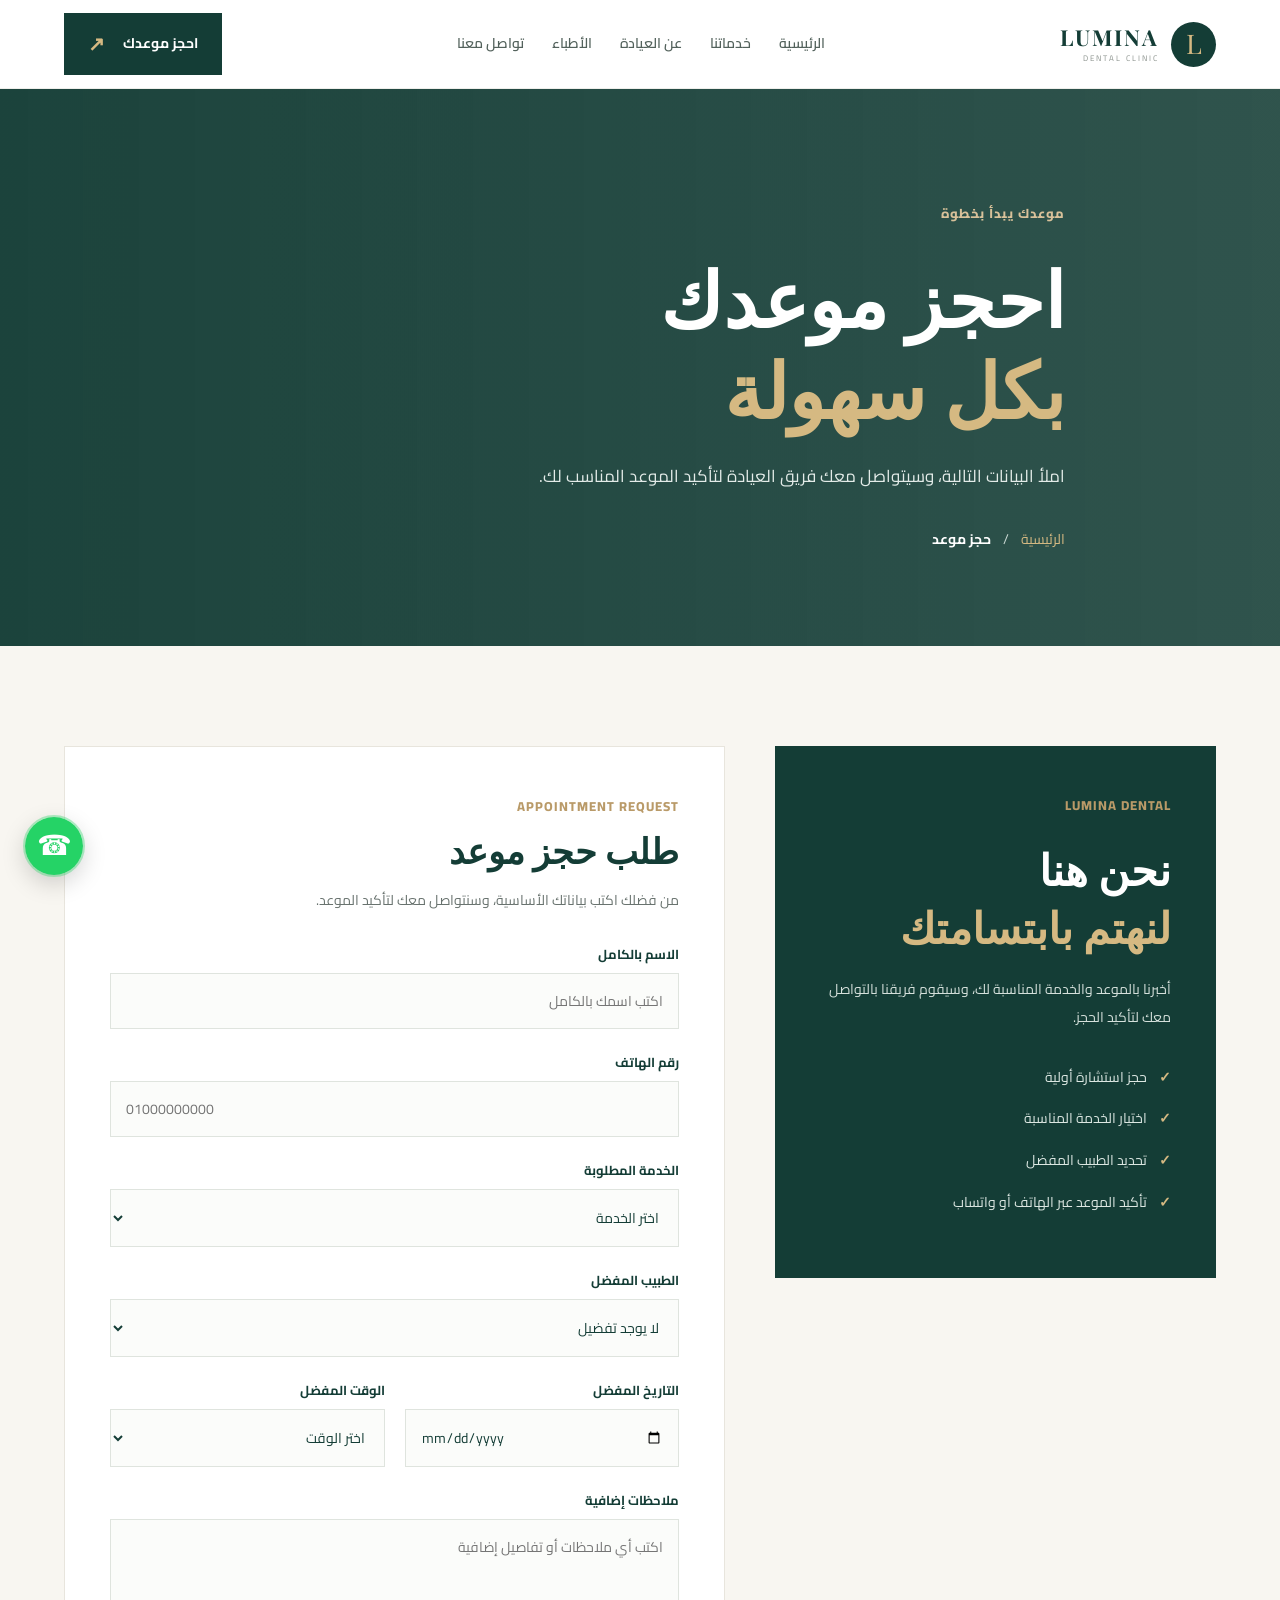
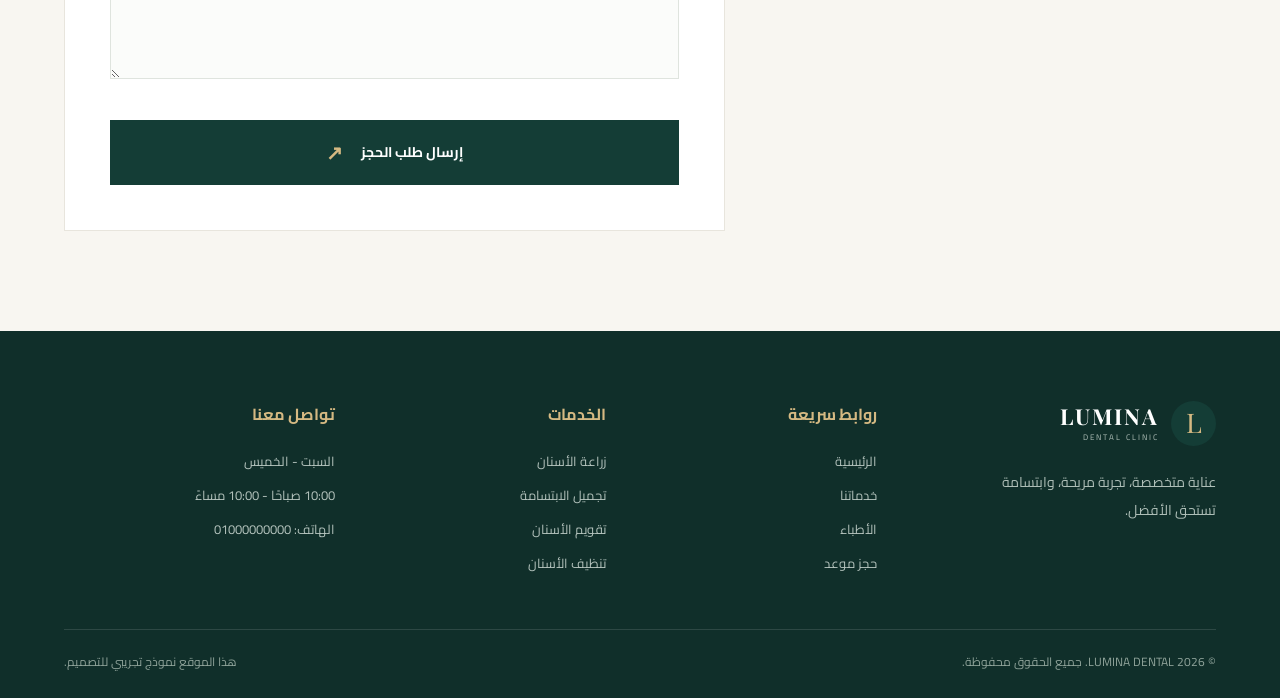
==== appointment.html @ 93643d64 "Add files via upload" ====
<!DOCTYPE html>
<html lang="ar" dir="rtl">

<head>
    <meta charset="UTF-8">
    <meta name="viewport" content="width=device-width, initial-scale=1.0">

    <title>حجز موعد | LUMINA DENTAL</title>

    <link rel="preconnect" href="https://fonts.googleapis.com">
    <link rel="preconnect" href="https://fonts.gstatic.com" crossorigin>

    <link
        href="https://fonts.googleapis.com/css2?family=Cairo:wght@400;500;600;700;800&family=Playfair+Display:wght@500;600;700&display=swap"
        rel="stylesheet">

    <link rel="stylesheet" href="style.css">
</head>

<body>

    <!-- Header -->
    <header class="site-header">

        <div class="container header-content">

            <a href="index.html" class="logo">

                <span class="logo-mark">
                    L
                </span>

                <span class="logo-text">
                    <strong>LUMINA</strong>
                    <small>DENTAL CLINIC</small>
                </span>

            </a>


            <nav class="main-nav">

                <a href="index.html">
                    الرئيسية
                </a>

                <a href="services.html">
                    خدماتنا
                </a>

                <a href="index.html#about">
                    عن العيادة
                </a>

                <a href="doctors.html">
                    الأطباء
                </a>

                <a href="index.html contact">
                    تواصل معنا
                </a>

            </nav>


            <a href="appointment.html" class="header-button">
                احجز موعدك
                <span>↗</span>
            </a>


            <button class="menu-toggle" aria-label="فتح القائمة">
                ☰
            </button>

        </div>

    </header>


    <!-- Page Hero -->
    <section class="inner-hero">

        <div class="container inner-hero-content">

            <span class="eyebrow">
                موعدك يبدأ بخطوة
            </span>

            <h1>
                احجز موعدك<br>
                <span>بكل سهولة</span>
            </h1>

            <p>
                املأ البيانات التالية، وسيتواصل معك فريق العيادة
                لتأكيد الموعد المناسب لك.
            </p>

            <div class="breadcrumb">

                <a href="index.html">
                    الرئيسية
                </a>

                <span>/</span>

                <strong>
                    حجز موعد
                </strong>

            </div>

        </div>

    </section>


    <!-- Appointment Section -->
    <section class="appointment-section">

        <div class="container appointment-wrapper">


            <!-- Information -->
            <div class="appointment-info">

                <span class="section-label">
                    LUMINA DENTAL
                </span>

                <h2>
                    نحن هنا<br>
                    <span>لنهتم بابتسامتك</span>
                </h2>

                <p>
                    أخبرنا بالموعد والخدمة المناسبة لك،
                    وسيقوم فريقنا بالتواصل معك لتأكيد الحجز.
                </p>


                <ul class="appointment-info-list">

                    <li>
                        حجز استشارة أولية
                    </li>

                    <li>
                        اختيار الخدمة المناسبة
                    </li>

                    <li>
                        تحديد الطبيب المفضل
                    </li>

                    <li>
                        تأكيد الموعد عبر الهاتف أو واتساب
                    </li>

                </ul>

            </div>


            <!-- Form Box -->
            <div class="appointment-form-box">

                <span class="section-label">
                    APPOINTMENT REQUEST
                </span>

                <h2>
                    طلب حجز موعد
                </h2>

                <p>
                    من فضلك اكتب بياناتك الأساسية، وسنتواصل معك
                    لتأكيد الموعد.
                </p>


                <form id="appointmentForm">


                    <!-- Name -->
                    <div class="form-group">

                        <label for="patientName">
                            الاسم بالكامل
                        </label>

                        <input
                            type="text"
                            id="patientName"
                            name="patientName"
                            placeholder="اكتب اسمك بالكامل"
                            required
                        >

                    </div>


                    <!-- Phone -->
                    <div class="form-group">

                        <label for="patientPhone">
                            رقم الهاتف
                        </label>

                        <input
                            type="tel"
                            id="patientPhone"
                            name="patientPhone"
                            placeholder="01000000000"
                            required
                        >

                    </div>


                    <!-- Service -->
                    <div class="form-group">

                        <label for="service">
                            الخدمة المطلوبة
                        </label>

                        <select
                            id="service"
                            name="service"
                            required
                        >

                            <option value="">
                                اختر الخدمة
                            </option>

                            <option value="زراعة الأسنان">
                                زراعة الأسنان
                            </option>

                            <option value="تجميل الابتسامة">
                                تجميل الابتسامة
                            </option>

                            <option value="تقويم الأسنان">
                                تقويم الأسنان
                            </option>

                            <option value="تنظيف الأسنان واللثة">
                                تنظيف الأسنان واللثة
                            </option>

                            <option value="تبييض الأسنان">
                                تبييض الأسنان
                            </option>

                            <option value="علاج جذور الأسنان">
                                علاج جذور الأسنان
                            </option>

                            <option value="حشو وترميم الأسنان">
                                حشو وترميم الأسنان
                            </option>

                            <option value="طب أسنان الأطفال">
                                طب أسنان الأطفال
                            </option>

                        </select>

                    </div>


                    <!-- Doctor -->
                    <div class="form-group">

                        <label for="doctor">
                            الطبيب المفضل
                        </label>

                        <select
                            id="doctor"
                            name="doctor"
                        >

                            <option value="">
                                لا يوجد تفضيل
                            </option>

                            <option value="د. أحمد محمود">
                                د. أحمد محمود
                            </option>

                            <option value="د. سارة علي">
                                د. سارة علي
                            </option>

                            <option value="د. محمد عادل">
                                د. محمد عادل
                            </option>

                        </select>

                    </div>


                    <!-- Date and Time -->
                    <div class="form-row">


                        <div class="form-group">

                            <label for="appointmentDate">
                                التاريخ المفضل
                            </label>

                            <input
                                type="date"
                                id="appointmentDate"
                                name="appointmentDate"
                                required
                            >

                        </div>


                        <div class="form-group">

                            <label for="appointmentTime">
                                الوقت المفضل
                            </label>

                            <select
                                id="appointmentTime"
                                name="appointmentTime"
                                required
                            >

                                <option value="">
                                    اختر الوقت
                                </option>

                                <option value="10:00 صباحًا">
                                    10:00 صباحًا
                                </option>

                                <option value="12:00 ظهرًا">
                                    12:00 ظهرًا
                                </option>

                                <option value="2:00 مساءً">
                                    2:00 مساءً
                                </option>

                                <option value="4:00 مساءً">
                                    4:00 مساءً
                                </option>

                                <option value="6:00 مساءً">
                                    6:00 مساءً
                                </option>

                                <option value="8:00 مساءً">
                                    8:00 مساءً
                                </option>

                            </select>

                        </div>

                    </div>


                    <!-- Notes -->
                    <div class="form-group">

                        <label for="notes">
                            ملاحظات إضافية
                        </label>

                        <textarea
                            id="notes"
                            name="notes"
                            rows="5"
                            placeholder="اكتب أي ملاحظات أو تفاصيل إضافية"
                        ></textarea>

                    </div>


                    <!-- Submit -->
                    <button
                        type="submit"
                        class="primary-button form-submit"
                    >

                        إرسال طلب الحجز

                        <span>↗</span>

                    </button>


                    <!-- Success Message -->
                    <div
                        id="successMessage"
                        class="success-message"
                    >
                    </div>


                </form>

            </div>

        </div>

    </section>


    <!-- Footer -->
    <footer class="site-footer">

        <div class="container">

            <div class="footer-main">


                <div class="footer-brand">

                    <a href="index.html" class="logo footer-logo">

                        <span class="logo-mark">
                            L
                        </span>

                        <span class="logo-text">
                            <strong>LUMINA</strong>
                            <small>DENTAL CLINIC</small>
                        </span>

                    </a>

                    <p>
                        عناية متخصصة، تجربة مريحة،
                        وابتسامة تستحق الأفضل.
                    </p>

                </div>


                <div class="footer-column">

                    <h4>
                        روابط سريعة
                    </h4>

                    <a href="index.html">
                        الرئيسية
                    </a>

                    <a href="services.html">
                        خدماتنا
                    </a>

                    <a href="doctors.html">
                        الأطباء
                    </a>

                    <a href="appointment.html">
                        حجز موعد
                    </a>

                </div>


                <div class="footer-column">

                    <h4>
                        الخدمات
                    </h4>

                    <a href="services.html">
                        زراعة الأسنان
                    </a>

                    <a href="services.html">
                        تجميل الابتسامة
                    </a>

                    <a href="services.html">
                        تقويم الأسنان
                    </a>

                    <a href="services.html">
                        تنظيف الأسنان
                    </a>

                </div>


                <div class="footer-column">

                    <h4>
                        تواصل معنا
                    </h4>

                    <p>
                        السبت - الخميس
                    </p>

                    <p>
                        10:00 صباحًا - 10:00 مساءً
                    </p>

                    <p>
                        الهاتف: 01000000000
                    </p>

                </div>


            </div>


            <div class="footer-bottom">

                <p>
                    © 2026 LUMINA DENTAL. جميع الحقوق محفوظة.
                </p>

                <p>
                    هذا الموقع نموذج تجريبي للتصميم.
                </p>

            </div>

        </div>

    </footer>
    <a
        href="https://wa.me/201096756608"
        class="whatsapp-float"
        target="_blank"
        rel="noopener"
        aria-label="تواصل معنا عبر واتساب"
        title="تواصل معنا عبر واتساب"
    >
        ☎
    </a>

    <script src="script.js"></script>
</body>
</html>
---- style.css ----
/* =========================
   General Reset
========================= */

* {
    margin: 0;
    padding: 0;
    box-sizing: border-box;
}

html {
    scroll-behavior: smooth;
}

body {
    font-family: "Cairo", sans-serif;
    background: #f8f6f1;
    color: #143d36;
    line-height: 1.7;
}

a {
    text-decoration: none;
    color: inherit;
}

button,
input,
select,
textarea {
    font-family: inherit;
}

img {
    max-width: 100%;
    display: block;
}

.container {
    width: min(1180px, 90%);
    margin: auto;
}

.section-padding {
    padding: 100px 0;
}

.section-label {
    display: inline-block;
    color: #b99a68;
    font-size: 13px;
    font-weight: 800;
    letter-spacing: 1px;
}


/* =========================
   Header
========================= */

.site-header {
    background: #ffffff;
    border-bottom: 1px solid #eeeeea;
    position: sticky;
    top: 0;
    z-index: 1000;
}

.header-content {
    min-height: 88px;
    display: flex;
    align-items: center;
    justify-content: space-between;
    gap: 25px;
}

.logo {
    display: flex;
    align-items: center;
    gap: 12px;
}

.logo-mark {
    width: 45px;
    height: 45px;
    display: flex;
    align-items: center;
    justify-content: center;
    background: #143d36;
    color: #d5b982;
    font-family: "Playfair Display", serif;
    font-size: 27px;
    border-radius: 50%;
}

.logo-text {
    display: flex;
    flex-direction: column;
    line-height: 1.2;
}

.logo-text strong {
    color: #143d36;
    font-family: "Playfair Display", serif;
    font-size: 22px;
    letter-spacing: 2px;
}

.logo-text small {
    color: #8c938e;
    font-size: 8px;
    letter-spacing: 2px;
    margin-top: 4px;
}

.main-nav {
    display: flex;
    align-items: center;
    gap: 28px;
}

.main-nav a {
    color: #53625c;
    font-size: 14px;
    font-weight: 600;
    position: relative;
    transition: 0.3s ease;
}

.main-nav a::after {
    content: "";
    position: absolute;
    right: 0;
    bottom: -8px;
    width: 0;
    height: 2px;
    background: #b99a68;
    transition: 0.3s ease;
}

.main-nav a:hover,
.main-nav a.active {
    color: #143d36;
}

.main-nav a:hover::after,
.main-nav a.active::after {
    width: 100%;
}

.header-button,
.primary-button {
    display: inline-flex;
    align-items: center;
    justify-content: center;
    gap: 18px;
    background: #143d36;
    color: #ffffff;
    padding: 14px 24px;
    font-size: 14px;
    font-weight: 700;
    border: none;
    cursor: pointer;
    transition: 0.3s ease;
}

.header-button span,
.primary-button span {
    color: #d5b982;
    font-size: 20px;
}

.header-button:hover,
.primary-button:hover {
    background: #b99a68;
    color: #143d36;
}

.header-button:hover span,
.primary-button:hover span {
    color: #143d36;
}

.menu-toggle {
    display: none;
    background: none;
    border: none;
    color: #143d36;
    font-size: 28px;
    cursor: pointer;
}


/* =========================
   Hero Home
========================= */

.hero {
    min-height: 700px;
    display: flex;
    align-items: center;
    position: relative;
    overflow: hidden;
    background:
        linear-gradient(
            90deg,
            rgba(248, 246, 241, 0.98) 0%,
            rgba(248, 246, 241, 0.92) 42%,
            rgba(248, 246, 241, 0.25) 100%
        ),
        url("https://images.unsplash.com/photo-1606811971618-4486d14f3f99?auto=format&fit=crop&w=1800&q=85");

    background-size: cover;
    background-position: center;
}

.hero-content {
    max-width: 650px;
    padding: 90px 0;
}

.eyebrow {
    color: #b99a68;
    font-size: 13px;
    font-weight: 800;
    letter-spacing: 1px;
}

.hero h1 {
    font-family: "Playfair Display", serif;
    color: #143d36;
    font-size: clamp(45px, 6vw, 78px);
    font-weight: 600;
    line-height: 1.2;
    margin: 25px 0;
}

.hero h1 span {
    color: #b99a68;
}

.hero p {
    max-width: 520px;
    color: #68736d;
    font-size: 17px;
    line-height: 2;
    margin-bottom: 35px;
}

.hero-buttons {
    display: flex;
    align-items: center;
    gap: 25px;
}

.secondary-button {
    display: inline-flex;
    align-items: center;
    gap: 12px;
    color: #143d36;
    font-weight: 700;
    border-bottom: 1px solid #b99a68;
    padding-bottom: 8px;
}

.secondary-button span {
    color: #b99a68;
    font-size: 20px;
}


/* =========================
   Trust Bar
========================= */

.trust-bar {
    background: #143d36;
    color: #ffffff;
    padding: 25px 0;
}

.trust-content {
    display: grid;
    grid-template-columns: repeat(3, 1fr);
    gap: 25px;
}

.trust-item {
    display: flex;
    align-items: center;
    gap: 15px;
}

.trust-icon {
    width: 42px;
    height: 42px;
    display: flex;
    align-items: center;
    justify-content: center;
    border: 1px solid #b99a68;
    color: #d5b982;
    border-radius: 50%;
}

.trust-item strong {
    display: block;
    font-size: 15px;
}

.trust-item span {
    color: #b7c7c0;
    font-size: 12px;
}


/* =========================
   Home Services
========================= */

.services-section {
    background: #f8f6f1;
}

.section-heading {
    display: flex;
    align-items: flex-end;
    justify-content: space-between;
    gap: 40px;
    margin-bottom: 55px;
}

.section-heading h2 {
    font-family: "Playfair Display", serif;
    font-size: clamp(38px, 5vw, 58px);
    line-height: 1.3;
    font-weight: 600;
    margin-top: 15px;
}

.section-heading h2 span {
    color: #b99a68;
}

.section-heading p {
    max-width: 430px;
    color: #68736d;
    line-height: 2;
}

.services-grid {
    display: grid;
    grid-template-columns: repeat(4, 1fr);
    gap: 22px;
}

.service-card {
    background: #ffffff;
    border: 1px solid #e8e5dd;
    padding: 35px 25px;
    transition: 0.3s ease;
}

.service-card:hover {
    transform: translateY(-8px);
    box-shadow: 0 20px 40px rgba(20, 61, 54, 0.08);
}

.service-icon {
    width: 55px;
    height: 55px;
    display: flex;
    align-items: center;
    justify-content: center;
    background: #edf2ed;
    color: #143d36;
    font-size: 25px;
    margin-bottom: 25px;
}

.service-card h3 {
    color: #143d36;
    font-size: 21px;
    margin-bottom: 15px;
}

.service-card p {
    color: #718078;
    font-size: 14px;
    line-height: 2;
    margin-bottom: 25px;
}

.service-link {
    color: #b99a68;
    font-size: 14px;
    font-weight: 700;
}


/* =========================
   About Section
========================= */

.about-section {
    background: #ffffff;
}

.about-content {
    display: grid;
    grid-template-columns: 1fr 1fr;
    align-items: center;
    gap: 80px;
}

.about-image {
    position: relative;
}

.about-image img {
    width: 100%;
    height: 560px;
    object-fit: cover;
}

.about-badge {
    position: absolute;
    left: -25px;
    bottom: 35px;
    background: #143d36;
    color: #ffffff;
    padding: 25px;
    min-width: 180px;
}

.about-badge strong {
    display: block;
    color: #d5b982;
    font-family: "Playfair Display", serif;
    font-size: 35px;
}

.about-badge span {
    font-size: 12px;
    color: #dce7e2;
}

.about-text h2 {
    font-family: "Playfair Display", serif;
    color: #143d36;
    font-size: clamp(38px, 5vw, 58px);
    line-height: 1.3;
    margin: 18px 0 25px;
}

.about-text h2 span {
    color: #b99a68;
}

.about-text p {
    color: #69766f;
    line-height: 2;
    margin-bottom: 20px;
}

.about-list {
    list-style: none;
    margin: 30px 0;
}

.about-list li {
    position: relative;
    padding-right: 28px;
    margin-bottom: 13px;
    color: #4f5d56;
}

.about-list li::before {
    content: "✓";
    position: absolute;
    right: 0;
    color: #b99a68;
    font-weight: 800;
}


/* =========================
   Doctors Home
========================= */

.doctors-section {
    background: #f8f6f1;
}

.doctors-grid {
    display: grid;
    grid-template-columns: repeat(3, 1fr);
    gap: 28px;
}

.doctor-card {
    background: #ffffff;
    border: 1px solid #e8e5dd;
    overflow: hidden;
    transition: 0.3s ease;
}

.doctor-card:hover {
    transform: translateY(-7px);
    box-shadow: 0 20px 40px rgba(20, 61, 54, 0.08);
}

.doctor-image {
    height: 350px;
    overflow: hidden;
}

.doctor-image img {
    width: 100%;
    height: 100%;
    object-fit: cover;
    transition: 0.5s ease;
}

.doctor-card:hover .doctor-image img {
    transform: scale(1.05);
}

.doctor-info {
    padding: 25px;
}

.doctor-info h3 {
    color: #143d36;
    font-size: 22px;
    margin-bottom: 7px;
}

.doctor-info p {
    color: #b99a68;
    font-size: 13px;
    font-weight: 700;
}


/* =========================
   CTA
========================= */

.cta-section {
    background: #143d36;
    color: #ffffff;
    padding: 85px 0;
}

.cta-content {
    display: flex;
    align-items: center;
    justify-content: space-between;
    gap: 40px;
}

.cta-content h2 {
    font-family: "Playfair Display", serif;
    font-size: clamp(35px, 5vw, 58px);
    line-height: 1.35;
    margin-top: 15px;
}

.cta-content h2 span {
    color: #d5b982;
}

.cta-content .section-label {
    color: #d5b982;
}


/* =========================
   Contact
========================= */

.contact-section {
    background: #ffffff;
}

.contact-content {
    display: grid;
    grid-template-columns: 1fr 1fr;
    gap: 70px;
}

.contact-text h2 {
    font-family: "Playfair Display", serif;
    color: #143d36;
    font-size: clamp(38px, 5vw, 55px);
    line-height: 1.3;
    margin: 18px 0 25px;
}

.contact-text h2 span {
    color: #b99a68;
}

.contact-text p {
    color: #69766f;
    line-height: 2;
}

.contact-details {
    margin-top: 35px;
}

.contact-item {
    display: flex;
    align-items: flex-start;
    gap: 15px;
    margin-bottom: 25px;
}

.contact-item-icon {
    width: 42px;
    height: 42px;
    background: #edf2ed;
    color: #143d36;
    display: flex;
    align-items: center;
    justify-content: center;
}

.contact-item strong {
    display: block;
    color: #143d36;
    margin-bottom: 3px;
}

.contact-item span {
    color: #748079;
    font-size: 14px;
}

.contact-map {
    min-height: 350px;
    background:
        linear-gradient(
            rgba(20, 61, 54, 0.75),
            rgba(20, 61, 54, 0.75)
        ),
        url("https://images.unsplash.com/photo-1519494026892-80bbd2d6fd0d?auto=format&fit=crop&w=1200&q=85");

    background-size: cover;
    background-position: center;
    display: flex;
    align-items: center;
    justify-content: center;
    text-align: center;
    color: #ffffff;
    padding: 30px;
}

.contact-map h3 {
    font-size: 25px;
    margin-bottom: 10px;
}

.contact-map p {
    color: #dce7e2;
}


/* =========================
   Inner Hero
========================= */

.inner-hero {
    background:
        linear-gradient(
            90deg,
            rgba(20, 61, 54, 0.97),
            rgba(20, 61, 54, 0.88)
        ),
        url("https://images.unsplash.com/photo-1606811971618-4486d14f3f99?auto=format&fit=crop&w=1800&q=85");

    background-size: cover;
    background-position: center;
    padding: 110px 0 95px;
    color: #ffffff;
}

.inner-hero-content {
    max-width: 850px;
}

.inner-hero .eyebrow {
    color: #d8c19a;
}

.inner-hero h1 {
    font-family: "Playfair Display", serif;
    font-size: clamp(42px, 6vw, 76px);
    line-height: 1.2;
    font-weight: 600;
    margin: 25px 0;
}

.inner-hero h1 span {
    color: #d5b982;
}

.inner-hero p {
    max-width: 600px;
    color: #e3ebe8;
    font-size: 17px;
    line-height: 2;
}

.breadcrumb {
    display: flex;
    align-items: center;
    gap: 12px;
    margin-top: 35px;
    color: #c9d8d3;
    font-size: 14px;
}

.breadcrumb a {
    color: #d5b982;
}

.breadcrumb strong {
    color: #ffffff;
}


/* =========================
   Services Page
========================= */

.services-intro {
    background: #f8f6f1;
}

.services-intro-content {
    display: flex;
    align-items: flex-end;
    justify-content: space-between;
    gap: 50px;
}

.services-intro-content h2 {
    font-family: "Playfair Display", serif;
    font-size: clamp(38px, 5vw, 58px);
    line-height: 1.3;
    font-weight: 600;
    color: #143d36;
    margin-top: 18px;
}

.services-intro-content h2 span {
    color: #b99a68;
}

.services-intro-content p {
    max-width: 500px;
    color: #69736f;
    line-height: 2;
    font-size: 16px;
}

.services-page-section {
    background: #f8f6f1;
    padding: 0 0 110px;
}

.services-page-grid {
    display: grid;
    grid-template-columns: repeat(2, 1fr);
    gap: 35px;
}

.service-page-card {
    background: #ffffff;
    border: 1px solid #e8e5dd;
    transition: 0.35s ease;
    overflow: hidden;
}

.service-page-card:hover {
    transform: translateY(-8px);
    box-shadow: 0 20px 50px rgba(20, 61, 54, 0.10);
}

.service-page-image {
    height: 270px;
    position: relative;
    overflow: hidden;
}

.service-page-image img {
    width: 100%;
    height: 100%;
    object-fit: cover;
    transition: 0.5s ease;
}

.service-page-card:hover .service-page-image img {
    transform: scale(1.05);
}

.service-number {
    position: absolute;
    top: 20px;
    right: 20px;
    width: 48px;
    height: 48px;
    display: flex;
    align-items: center;
    justify-content: center;
    background: #143d36;
    color: #d5b982;
    font-size: 14px;
    font-weight: 700;
}

.service-page-content {
    padding: 35px;
}

.service-small-label {
    color: #b99a68;
    font-size: 12px;
    font-weight: 700;
    letter-spacing: 1px;
    text-transform: uppercase;
}

.service-page-content h3 {
    color: #143d36;
    font-size: 27px;
    margin: 15px 0;
}

.service-page-content p {
    color: #69736f;
    line-height: 2;
    font-size: 15px;
    margin-bottom: 22px;
}

.service-page-content ul {
    list-style: none;
    padding: 0;
    margin: 0 0 28px;
}

.service-page-content li {
    position: relative;
    padding-right: 22px;
    margin-bottom: 10px;
    color: #4d5a55;
    font-size: 14px;
}

.service-page-content li::before {
    content: "✓";
    position: absolute;
    right: 0;
    color: #b99a68;
    font-weight: 700;
}

.service-page-link {
    display: inline-flex;
    align-items: center;
    gap: 15px;
    color: #143d36;
    font-weight: 700;
    border-bottom: 1px solid #b99a68;
    padding-bottom: 8px;
    transition: 0.3s ease;
}

.service-page-link span {
    font-size: 20px;
    transition: 0.3s ease;
}

.service-page-link:hover {
    color: #b99a68;
}

.service-page-link:hover span {
    transform: translateX(-5px);
}

.services-cta {
    background: #143d36;
    padding: 75px 0;
}

.services-cta-content {
    display: flex;
    align-items: center;
    justify-content: space-between;
    gap: 40px;
}

.services-cta h2 {
    color: #ffffff;
    font-family: "Playfair Display", serif;
    font-size: clamp(35px, 4vw, 52px);
    line-height: 1.35;
    margin-top: 15px;
}

.services-cta h2 span {
    color: #d5b982;
}

.services-cta .section-label {
    color: #d5b982;
}

.services-cta .primary-button {
    flex-shrink: 0;
}


/* =========================
   Doctors Page
========================= */

.doctors-intro {
    background: #f8f6f1;
}

.doctors-intro-content {
    display: flex;
    align-items: flex-end;
    justify-content: space-between;
    gap: 50px;
}

.doctors-intro-content h2 {
    font-family: "Playfair Display", serif;
    color: #143d36;
    font-size: clamp(38px, 5vw, 58px);
    line-height: 1.3;
    margin-top: 18px;
}

.doctors-intro-content h2 span {
    color: #b99a68;
}

.doctors-intro-content p {
    max-width: 500px;
    color: #69736f;
    line-height: 2;
}

.doctors-page-section {
    background: #f8f6f1;
    padding-bottom: 100px;
}

.doctors-page-grid {
    display: grid;
    grid-template-columns: repeat(3, 1fr);
    gap: 30px;
}

.doctor-page-card {
    background: #ffffff;
    border: 1px solid #e8e5dd;
    overflow: hidden;
    transition: 0.35s ease;
}

.doctor-page-card:hover {
    transform: translateY(-8px);
    box-shadow: 0 20px 45px rgba(20, 61, 54, 0.10);
}

.doctor-page-image {
    height: 360px;
    position: relative;
    overflow: hidden;
}

.doctor-page-image img {
    width: 100%;
    height: 100%;
    object-fit: cover;
    transition: 0.5s ease;
}

.doctor-page-card:hover .doctor-page-image img {
    transform: scale(1.05);
}

.doctor-specialty-badge {
    position: absolute;
    right: 20px;
    bottom: 20px;
    background: #143d36;
    color: #d5b982;
    padding: 8px 14px;
    font-size: 12px;
    font-weight: 700;
}

.doctor-page-info {
    padding: 30px;
}

.doctor-page-info h3 {
    color: #143d36;
    font-size: 24px;
    margin-bottom: 8px;
}

.doctor-meta {
    color: #b99a68;
    font-size: 13px;
    font-weight: 700;
    margin-bottom: 18px;
}

.doctor-page-info p {
    color: #69736f;
    font-size: 14px;
    line-height: 2;
    margin-bottom: 22px;
}

.doctor-skills {
    display: flex;
    flex-wrap: wrap;
    gap: 8px;
    margin-bottom: 25px;
}

.doctor-skills span {
    background: #f0f3ee;
    color: #53645c;
    padding: 6px 10px;
    font-size: 11px;
}

.doctor-book-link {
    display: inline-flex;
    align-items: center;
    gap: 15px;
    color: #143d36;
    font-weight: 700;
    border-bottom: 1px solid #b99a68;
    padding-bottom: 8px;
}

.doctor-process-section {
    background: #ffffff;
    padding: 100px 0;
}

.doctor-process-grid {
    display: grid;
    grid-template-columns: repeat(3, 1fr);
    gap: 25px;
}

.process-card {
    border: 1px solid #e8e5dd;
    padding: 30px;
    background: #ffffff;
}

.process-card strong {
    color: #b99a68;
    font-family: "Playfair Display", serif;
    font-size: 35px;
}

.process-card h3 {
    color: #143d36;
    margin: 15px 0;
}

.process-card p {
    color: #69736f;
    font-size: 14px;
    line-height: 2;
}


/* =========================
   Appointment Page
========================= */

.appointment-section {
    background: #f8f6f1;
    padding: 100px 0;
}

.appointment-wrapper {
    display: grid;
    grid-template-columns: 0.8fr 1.2fr;
    gap: 50px;
    align-items: start;
}

.appointment-info {
    background: #143d36;
    color: #ffffff;
    padding: 45px;
}

.appointment-info h2 {
    font-family: "Playfair Display", serif;
    font-size: 43px;
    line-height: 1.35;
    margin: 20px 0;
}

.appointment-info h2 span {
    color: #d5b982;
}

.appointment-info p {
    color: #d5e0db;
    line-height: 2;
    font-size: 14px;
}

.appointment-info-list {
    list-style: none;
    margin-top: 35px;
}

.appointment-info-list li {
    display: flex;
    gap: 12px;
    align-items: flex-start;
    margin-bottom: 18px;
    color: #dce7e2;
    font-size: 14px;
}

.appointment-info-list li::before {
    content: "✓";
    color: #d5b982;
    font-weight: 800;
}

.appointment-form-box {
    background: #ffffff;
    padding: 45px;
    border: 1px solid #e8e5dd;
}

.appointment-form-box h2 {
    color: #143d36;
    font-family: "Playfair Display", serif;
    font-size: 35px;
    margin-bottom: 10px;
}

.appointment-form-box > p {
    color: #69736f;
    font-size: 14px;
    margin-bottom: 30px;
}

.form-group {
    margin-bottom: 22px;
}

.form-group label {
    display: block;
    color: #143d36;
    font-size: 13px;
    font-weight: 700;
    margin-bottom: 8px;
}

.form-group input,
.form-group select,
.form-group textarea {
    width: 100%;
    border: 1px solid #dfe4de;
    background: #fbfcfa;
    color: #143d36;
    padding: 14px 15px;
    outline: none;
    font-size: 14px;
    transition: 0.3s ease;
}

.form-group input:focus,
.form-group select:focus,
.form-group textarea:focus {
    border-color: #b99a68;
    background: #ffffff;
}

.form-group textarea {
    resize: vertical;
}

.form-row {
    display: grid;
    grid-template-columns: 1fr 1fr;
    gap: 20px;
}

.form-submit {
    width: 100%;
    margin-top: 10px;
}

.success-message {
    display: none;
    background: #e7f4e9;
    color: #28723d;
    border: 1px solid #b9dfc0;
    padding: 15px;
    margin-top: 20px;
    font-size: 14px;
    text-align: center;
}


/* =========================
   Footer
========================= */

.site-footer {
    background: #102f2a;
    color: #ffffff;
    padding: 70px 0 25px;
}

.footer-main {
    display: grid;
    grid-template-columns: 1.3fr 1fr 1fr 1.2fr;
    gap: 45px;
    padding-bottom: 55px;
}

.footer-logo .logo-text strong {
    color: #ffffff;
}

.footer-logo .logo-text small {
    color: #aebeb7;
}

.footer-brand p {
    color: #aebeb7;
    font-size: 14px;
    line-height: 2;
    margin-top: 22px;
    max-width: 250px;
}

.footer-column {
    display: flex;
    flex-direction: column;
    gap: 12px;
}

.footer-column h4 {
    color: #d5b982;
    font-size: 16px;
    margin-bottom: 10px;
}

.footer-column a,
.footer-column p {
    color: #b4c3bd;
    font-size: 13px;
    transition: 0.3s ease;
}

.footer-column a:hover {
    color: #ffffff;
    padding-right: 5px;
}

.footer-bottom {
    border-top: 1px solid rgba(255, 255, 255, 0.12);
    padding-top: 22px;
    display: flex;
    justify-content: space-between;
    gap: 20px;
}

.footer-bottom p {
    color: #8fa39a;
    font-size: 12px;
}


/* =========================
   Responsive Tablet
========================= */

@media (max-width: 1050px) {

    .main-nav {
        gap: 17px;
    }

    .header-button {
        padding: 12px 17px;
    }

    .services-grid {
        grid-template-columns: repeat(2, 1fr);
    }

    .footer-main {
        grid-template-columns: repeat(2, 1fr);
    }

}


/* =========================
   Responsive Mobile
========================= */

@media (max-width: 900px) {

    .header-content {
        min-height: 75px;
    }

    .main-nav {
        display: none;
        position: absolute;
        top: 75px;
        right: 5%;
        left: 5%;
        background: #ffffff;
        border: 1px solid #e8e5dd;
        padding: 25px;
        flex-direction: column;
        align-items: stretch;
        gap: 20px;
        box-shadow: 0 15px 35px rgba(20, 61, 54, 0.08);
    }

    .main-nav.show {
        display: flex;
    }

    .main-nav a::after {
        display: none;
    }

    .menu-toggle {
        display: block;
    }

    .header-button {
        display: none;
    }

    .hero {
        min-height: 650px;
        background:
            linear-gradient(
                90deg,
                rgba(248, 246, 241, 0.97),
                rgba(248, 246, 241, 0.80)
            ),
            url("https://images.unsplash.com/photo-1606811971618-4486d14f3f99?auto=format&fit=crop&w=1200&q=85");

        background-size: cover;
        background-position: center;
    }

    .hero-content {
        padding: 70px 0;
    }

    .trust-content {
        grid-template-columns: 1fr;
    }

    .section-heading {
        flex-direction: column;
        align-items: flex-start;
    }

    .about-content,
    .contact-content,
    .appointment-wrapper {
        grid-template-columns: 1fr;
        gap: 40px;
    }

    .about-image img {
        height: 420px;
    }

    .about-badge {
        left: 20px;
    }

    .doctors-grid,
    .doctors-page-grid,
    .doctor-process-grid {
        grid-template-columns: 1fr;
    }

    .doctor-image,
    .doctor-page-image {
        height: 390px;
    }

    .cta-content,
    .services-cta-content,
    .services-intro-content,
    .doctors-intro-content {
        flex-direction: column;
        align-items: flex-start;
    }

    .footer-main {
        grid-template-columns: 1fr 1fr;
    }

}


/* =========================
   Responsive Small Mobile
========================= */

@media (max-width: 600px) {

    .container {
        width: min(92%, 1180px);
    }

    .section-padding {
        padding: 70px 0;
    }

    .logo-mark {
        width: 39px;
        height: 39px;
        font-size: 23px;
    }

    .logo-text strong {
        font-size: 18px;
    }

    .logo-text small {
        font-size: 7px;
    }

    .hero h1 {
        font-size: 43px;
    }

    .hero p {
        font-size: 15px;
    }

    .hero-buttons {
        flex-direction: column;
        align-items: flex-start;
    }

    .services-grid {
        grid-template-columns: 1fr;
    }

    .service-card {
        padding: 30px;
    }

    .inner-hero {
        padding: 80px 0 70px;
    }

    .inner-hero h1 {
        font-size: 42px;
    }

    .services-page-grid {
        grid-template-columns: 1fr;
    }

    .service-page-image {
        height: 230px;
    }

    .service-page-content {
        padding: 25px;
    }

    .service-page-content h3 {
        font-size: 24px;
    }

    .appointment-info,
    .appointment-form-box {
        padding: 25px;
    }

    .appointment-info h2 {
        font-size: 35px;
    }

    .form-row {
        grid-template-columns: 1fr;
        gap: 0;
    }

    .footer-main {
        grid-template-columns: 1fr;
        gap: 35px;
    }

    .footer-bottom {
        flex-direction: column;
    }

} 
/* =========================
   Floating WhatsApp Button
========================= */

.whatsapp-float {
    position: fixed;
    left: 25px;
    bottom: 25px;
    width: 58px;
    height: 58px;
    display: flex;
    align-items: center;
    justify-content: center;
    background: #25d366;
    color: #ffffff;
    border-radius: 50%;
    font-size: 28px;
    text-decoration: none;
    box-shadow: 0 8px 25px rgba(0, 0, 0, 0.18);
    z-index: 9999;
    transition: 0.3s ease;
}

.whatsapp-float:hover {
    transform: translateY(-5px) scale(1.05);
    background: #1ebe5d;
    color: #ffffff;
}

.whatsapp-float::before {
    content: "";
    position: absolute;
    width: 100%;
    height: 100%;
    border: 2px solid rgba(37, 211, 102, 0.35);
    border-radius: 50%;
    animation: whatsappPulse 2s infinite;
}

@keyframes whatsappPulse {
    0% {
        transform: scale(1);
        opacity: 1;
    }

    70% {
        transform: scale(1.35);
        opacity: 0;
    }

    100% {
        transform: scale(1.35);
        opacity: 0;
    }
}

@media (max-width: 600px) {
    .whatsapp-float {
        left: 18px;
        bottom: 18px;
        width: 52px;
        height: 52px;
        font-size: 24px;
    }
} 
/* =========================
   Contact Page
========================= */

.contact-page-section {
    background: #f8f6f1;
}

.contact-page-heading {
    max-width: 650px;
    margin-bottom: 55px;
}

.contact-page-heading h2 {
    color: #143d36;
    font-family: "Playfair Display", serif;
    font-size: clamp(38px, 5vw, 58px);
    line-height: 1.3;
    margin: 18px 0 22px;
}

.contact-page-heading h2 span {
    color: #b99a68;
    display: block;
}

.contact-page-heading p {
    color: #69766f;
    line-height: 2;
    font-size: 16px;
}

.contact-page-grid {
    display: grid;
    grid-template-columns: 0.85fr 1.15fr;
    gap: 55px;
    align-items: start;
}

.contact-page-info {
    background: #143d36;
    padding: 40px;
}

.contact-page-item {
    display: flex;
    align-items: flex-start;
    gap: 18px;
    padding-bottom: 25px;
    margin-bottom: 25px;
    border-bottom: 1px solid rgba(255, 255, 255, 0.14);
}

.contact-page-item:last-child {
    border-bottom: none;
    margin-bottom: 0;
    padding-bottom: 0;
}

.contact-page-icon {
    width: 45px;
    height: 45px;
    flex-shrink: 0;
    display: flex;
    align-items: center;
    justify-content: center;
    border: 1px solid #b99a68;
    color: #d5b982;
    font-size: 22px;
}

.contact-page-item h3 {
    color: #ffffff;
    font-size: 17px;
    margin-bottom: 8px;
}

.contact-page-item p {
    color: #c9d8d3;
    font-size: 14px;
    line-height: 1.9;
}

.contact-page-form {
    background: #ffffff;
    border: 1px solid #e8e5dd;
    padding: 45px;
}

.contact-page-form h3 {
    color: #143d36;
    font-family: "Playfair Display", serif;
    font-size: 35px;
    margin-bottom: 10px;
}

.contact-page-form > p {
    color: #69736f;
    font-size: 14px;
    margin-bottom: 30px;
}

.contact-map-section {
    background: #ffffff;
    padding: 0 0 100px;
}

.contact-map-large {
    min-height: 350px;
    display: flex;
    align-items: center;
    padding: 60px;
    background:
        linear-gradient(
            rgba(20, 61, 54, 0.88),
            rgba(20, 61, 54, 0.88)
        ),
        url("https://images.unsplash.com/photo-1519494026892-80bbd2d6fd0d?auto=format&fit=crop&w=1400&q=85");
    background-size: cover;
    background-position: center;
}

.contact-map-large h2 {
    color: #ffffff;
    font-family: "Playfair Display", serif;
    font-size: clamp(35px, 5vw, 55px);
    margin: 18px 0;
}

.contact-map-large p {
    color: #dce7e2;
    line-height: 2;
    max-width: 500px;
    margin-bottom: 30px;
}

.contact-map-large .primary-button {
    background: #d5b982;
    color: #143d36;
}

.contact-map-large .primary-button:hover {
    background: #ffffff;
}
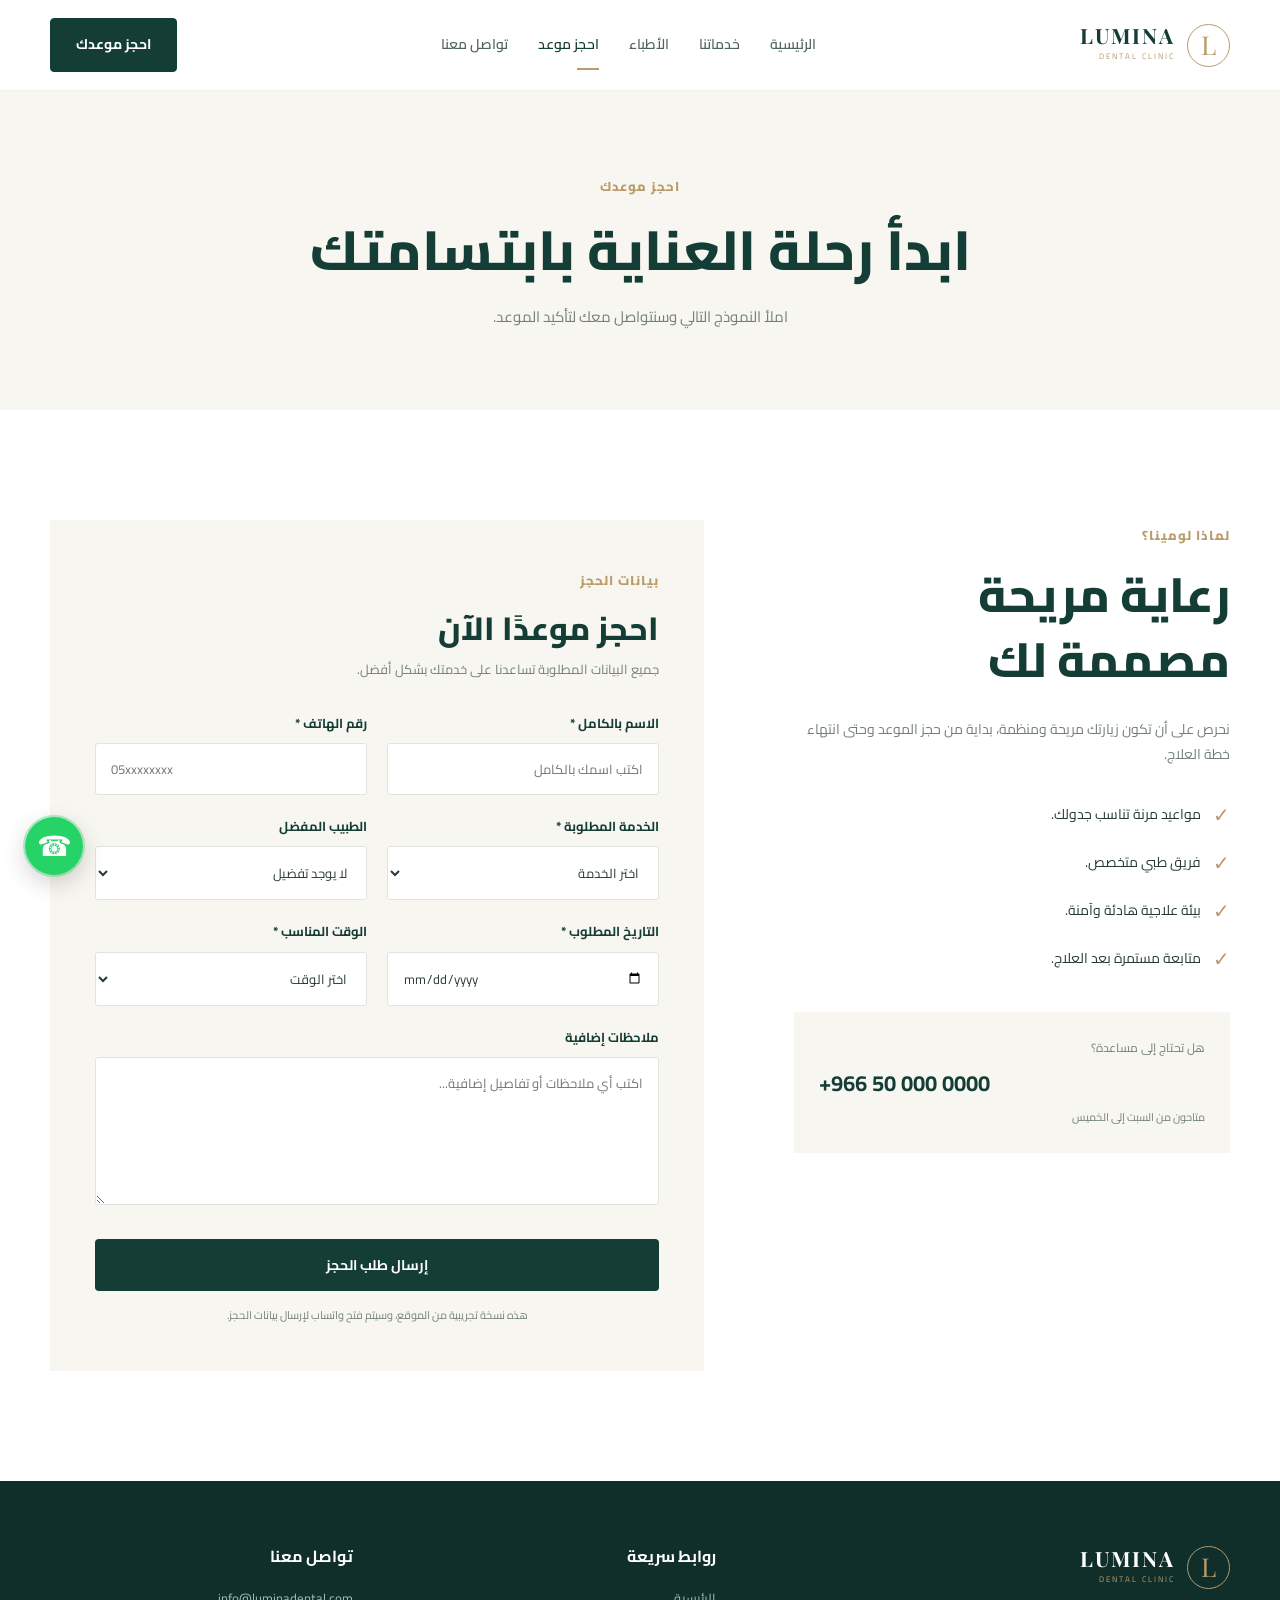
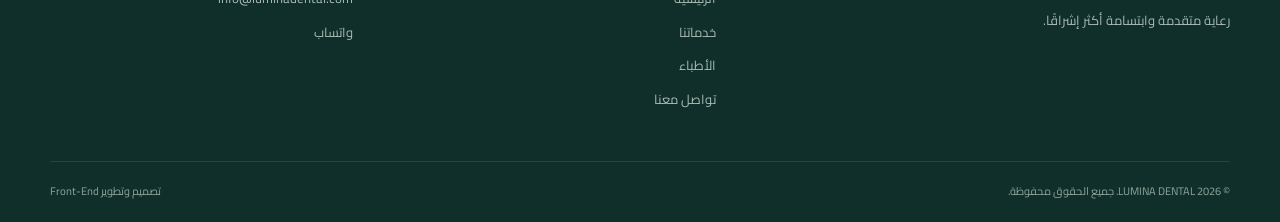
==== commit 9902387b: "Add files via upload" ====
--- a/appointment.html
+++ b/appointment.html
@@ -1,6 +1,5 @@
 <!DOCTYPE html>
 <html lang="ar" dir="rtl">
-
 <head>
     <meta charset="UTF-8">
     <meta name="viewport" content="width=device-width, initial-scale=1.0">
@@ -10,547 +9,252 @@
     <link rel="preconnect" href="https://fonts.googleapis.com">
     <link rel="preconnect" href="https://fonts.gstatic.com" crossorigin>
 
-    <link
-        href="https://fonts.googleapis.com/css2?family=Cairo:wght@400;500;600;700;800&family=Playfair+Display:wght@500;600;700&display=swap"
-        rel="stylesheet">
+    <link href="https://fonts.googleapis.com/css2?family=Cairo:wght@400;500;600;700;800&family=Playfair+Display:wght@600;700&display=swap" rel="stylesheet">
 
     <link rel="stylesheet" href="style.css">
 </head>
-
 <body>
 
-    <!-- Header -->
-    <header class="site-header">
-
-        <div class="container header-content">
-
-            <a href="index.html" class="logo">
-
-                <span class="logo-mark">
-                    L
-                </span>
-
-                <span class="logo-text">
+<header class="site-header">
+    <div class="container header-content">
+
+        <a href="index.html" class="logo">
+            <span class="logo-mark">L</span>
+            <span>
+                <strong>LUMINA</strong>
+                <small>DENTAL CLINIC</small>
+            </span>
+        </a>
+
+        <button class="menu-toggle" aria-label="فتح القائمة">☰</button>
+
+        <nav class="main-nav">
+            <a href="index.html">الرئيسية</a>
+            <a href="services.html">خدماتنا</a>
+            <a href="doctors.html">الأطباء</a>
+            <a href="appointment.html" class="active">احجز موعد</a>
+            <a href="contact.html">تواصل معنا</a>
+        </nav>
+
+        <a href="appointment.html" class="header-button">احجز موعدك</a>
+
+    </div>
+</header>
+
+<main>
+
+    <section class="inner-hero">
+        <div class="container">
+            <span class="eyebrow">احجز موعدك</span>
+            <h1>ابدأ رحلة العناية بابتسامتك</h1>
+            <p>املأ النموذج التالي وسنتواصل معك لتأكيد الموعد.</p>
+        </div>
+    </section>
+
+    <section class="section appointment-page-section">
+        <div class="container appointment-page-grid">
+
+            <div class="appointment-info">
+                <span class="eyebrow">لماذا لومينا؟</span>
+                <h2>رعاية مريحة<br>مصممة لك</h2>
+
+                <p>
+                    نحرص على أن تكون زيارتك مريحة ومنظمة،
+                    بداية من حجز الموعد وحتى انتهاء خطة العلاج.
+                </p>
+
+                <div class="appointment-info-list">
+
+                    <div>
+                        <span>✓</span>
+                        <p>مواعيد مرنة تناسب جدولك.</p>
+                    </div>
+
+                    <div>
+                        <span>✓</span>
+                        <p>فريق طبي متخصص.</p>
+                    </div>
+
+                    <div>
+                        <span>✓</span>
+                        <p>بيئة علاجية هادئة وآمنة.</p>
+                    </div>
+
+                    <div>
+                        <span>✓</span>
+                        <p>متابعة مستمرة بعد العلاج.</p>
+                    </div>
+
+                </div>
+
+                <div class="appointment-contact-box">
+                    <span>هل تحتاج إلى مساعدة؟</span>
+                    <strong dir="ltr">+966 50 000 0000</strong>
+                    <small>متاحون من السبت إلى الخميس</small>
+                </div>
+            </div>
+
+            <div class="appointment-form-wrapper">
+
+                <div class="form-heading">
+                    <span class="eyebrow">بيانات الحجز</span>
+                    <h2>احجز موعدًا الآن</h2>
+                    <p>جميع البيانات المطلوبة تساعدنا على خدمتك بشكل أفضل.</p>
+                </div>
+
+                <form id="appointmentForm" class="appointment-form">
+
+                    <div class="form-row">
+
+                        <div class="form-group">
+                            <label for="patientName">الاسم بالكامل *</label>
+                            <input
+                                type="text"
+                                id="patientName"
+                                placeholder="اكتب اسمك بالكامل"
+                                required
+                            >
+                        </div>
+
+                        <div class="form-group">
+                            <label for="patientPhone">رقم الهاتف *</label>
+                            <input
+                                type="tel"
+                                id="patientPhone"
+                                placeholder="05xxxxxxxx"
+                                required
+                            >
+                        </div>
+
+                    </div>
+
+                    <div class="form-row">
+
+                        <div class="form-group">
+                            <label for="service">الخدمة المطلوبة *</label>
+                            <select id="service" required>
+                                <option value="">اختر الخدمة</option>
+                                <option value="تنظيف وتلميع الأسنان">تنظيف وتلميع الأسنان</option>
+                                <option value="تجميل الأسنان">تجميل الأسنان</option>
+                                <option value="زراعة الأسنان">زراعة الأسنان</option>
+                                <option value="تقويم الأسنان">تقويم الأسنان</option>
+                                <option value="علاج الجذور">علاج الجذور</option>
+                                <option value="فحص عام">فحص عام</option>
+                            </select>
+                        </div>
+
+                        <div class="form-group">
+                            <label for="doctor">الطبيب المفضل</label>
+                            <select id="doctor">
+                                <option value="">لا يوجد تفضيل</option>
+                                <option value="د. أحمد محمود">د. أحمد محمود</option>
+                                <option value="د. سارة علي">د. سارة علي</option>
+                                <option value="د. محمد عادل">د. محمد عادل</option>
+                            </select>
+                        </div>
+
+                    </div>
+
+                    <div class="form-row">
+
+                        <div class="form-group">
+                            <label for="appointmentDate">التاريخ المطلوب *</label>
+                            <input
+                                type="date"
+                                id="appointmentDate"
+                                required
+                            >
+                        </div>
+
+                        <div class="form-group">
+                            <label for="appointmentTime">الوقت المناسب *</label>
+                            <select id="appointmentTime" required>
+                                <option value="">اختر الوقت</option>
+                                <option value="10:00 صباحًا">10:00 صباحًا</option>
+                                <option value="12:00 ظهرًا">12:00 ظهرًا</option>
+                                <option value="02:00 ظهرًا">02:00 ظهرًا</option>
+                                <option value="04:00 عصرًا">04:00 عصرًا</option>
+                                <option value="06:00 مساءً">06:00 مساءً</option>
+                                <option value="08:00 مساءً">08:00 مساءً</option>
+                            </select>
+                        </div>
+
+                    </div>
+
+                    <div class="form-group">
+                        <label for="notes">ملاحظات إضافية</label>
+                        <textarea
+                            id="notes"
+                            rows="5"
+                            placeholder="اكتب أي ملاحظات أو تفاصيل إضافية..."
+                        ></textarea>
+                    </div>
+
+                    <button type="submit" class="primary-button form-submit">
+                        إرسال طلب الحجز
+                    </button>
+
+                    <div id="successMessage" class="form-message"></div>
+
+                    <p class="form-disclaimer">
+                        هذه نسخة تجريبية من الموقع، وسيتم فتح واتساب لإرسال بيانات الحجز.
+                    </p>
+
+                </form>
+
+            </div>
+
+        </div>
+    </section>
+
+</main>
+
+<a
+    class="whatsapp-float"
+    href="https://wa.me/201000000000"
+    target="_blank"
+    aria-label="تواصل معنا عبر واتساب"
+>
+    ☎
+</a>
+
+<footer class="site-footer">
+    <div class="container footer-grid">
+
+        <div class="footer-brand">
+            <a href="index.html" class="logo footer-logo">
+                <span class="logo-mark">L</span>
+                <span>
                     <strong>LUMINA</strong>
                     <small>DENTAL CLINIC</small>
                 </span>
-
             </a>
 
-
-            <nav class="main-nav">
-
-                <a href="index.html">
-                    الرئيسية
-                </a>
-
-                <a href="services.html">
-                    خدماتنا
-                </a>
-
-                <a href="index.html#about">
-                    عن العيادة
-                </a>
-
-                <a href="doctors.html">
-                    الأطباء
-                </a>
-
-                <a href="index.html contact">
-                    تواصل معنا
-                </a>
-
-            </nav>
-
-
-            <a href="appointment.html" class="header-button">
-                احجز موعدك
-                <span>↗</span>
-            </a>
-
-
-            <button class="menu-toggle" aria-label="فتح القائمة">
-                ☰
-            </button>
-
-        </div>
-
-    </header>
-
-
-    <!-- Page Hero -->
-    <section class="inner-hero">
-
-        <div class="container inner-hero-content">
-
-            <span class="eyebrow">
-                موعدك يبدأ بخطوة
-            </span>
-
-            <h1>
-                احجز موعدك<br>
-                <span>بكل سهولة</span>
-            </h1>
-
-            <p>
-                املأ البيانات التالية، وسيتواصل معك فريق العيادة
-                لتأكيد الموعد المناسب لك.
-            </p>
-
-            <div class="breadcrumb">
-
-                <a href="index.html">
-                    الرئيسية
-                </a>
-
-                <span>/</span>
-
-                <strong>
-                    حجز موعد
-                </strong>
-
-            </div>
-
-        </div>
-
-    </section>
-
-
-    <!-- Appointment Section -->
-    <section class="appointment-section">
-
-        <div class="container appointment-wrapper">
-
-
-            <!-- Information -->
-            <div class="appointment-info">
-
-                <span class="section-label">
-                    LUMINA DENTAL
-                </span>
-
-                <h2>
-                    نحن هنا<br>
-                    <span>لنهتم بابتسامتك</span>
-                </h2>
-
-                <p>
-                    أخبرنا بالموعد والخدمة المناسبة لك،
-                    وسيقوم فريقنا بالتواصل معك لتأكيد الحجز.
-                </p>
-
-
-                <ul class="appointment-info-list">
-
-                    <li>
-                        حجز استشارة أولية
-                    </li>
-
-                    <li>
-                        اختيار الخدمة المناسبة
-                    </li>
-
-                    <li>
-                        تحديد الطبيب المفضل
-                    </li>
-
-                    <li>
-                        تأكيد الموعد عبر الهاتف أو واتساب
-                    </li>
-
-                </ul>
-
-            </div>
-
-
-            <!-- Form Box -->
-            <div class="appointment-form-box">
-
-                <span class="section-label">
-                    APPOINTMENT REQUEST
-                </span>
-
-                <h2>
-                    طلب حجز موعد
-                </h2>
-
-                <p>
-                    من فضلك اكتب بياناتك الأساسية، وسنتواصل معك
-                    لتأكيد الموعد.
-                </p>
-
-
-                <form id="appointmentForm">
-
-
-                    <!-- Name -->
-                    <div class="form-group">
-
-                        <label for="patientName">
-                            الاسم بالكامل
-                        </label>
-
-                        <input
-                            type="text"
-                            id="patientName"
-                            name="patientName"
-                            placeholder="اكتب اسمك بالكامل"
-                            required
-                        >
-
-                    </div>
-
-
-                    <!-- Phone -->
-                    <div class="form-group">
-
-                        <label for="patientPhone">
-                            رقم الهاتف
-                        </label>
-
-                        <input
-                            type="tel"
-                            id="patientPhone"
-                            name="patientPhone"
-                            placeholder="01000000000"
-                            required
-                        >
-
-                    </div>
-
-
-                    <!-- Service -->
-                    <div class="form-group">
-
-                        <label for="service">
-                            الخدمة المطلوبة
-                        </label>
-
-                        <select
-                            id="service"
-                            name="service"
-                            required
-                        >
-
-                            <option value="">
-                                اختر الخدمة
-                            </option>
-
-                            <option value="زراعة الأسنان">
-                                زراعة الأسنان
-                            </option>
-
-                            <option value="تجميل الابتسامة">
-                                تجميل الابتسامة
-                            </option>
-
-                            <option value="تقويم الأسنان">
-                                تقويم الأسنان
-                            </option>
-
-                            <option value="تنظيف الأسنان واللثة">
-                                تنظيف الأسنان واللثة
-                            </option>
-
-                            <option value="تبييض الأسنان">
-                                تبييض الأسنان
-                            </option>
-
-                            <option value="علاج جذور الأسنان">
-                                علاج جذور الأسنان
-                            </option>
-
-                            <option value="حشو وترميم الأسنان">
-                                حشو وترميم الأسنان
-                            </option>
-
-                            <option value="طب أسنان الأطفال">
-                                طب أسنان الأطفال
-                            </option>
-
-                        </select>
-
-                    </div>
-
-
-                    <!-- Doctor -->
-                    <div class="form-group">
-
-                        <label for="doctor">
-                            الطبيب المفضل
-                        </label>
-
-                        <select
-                            id="doctor"
-                            name="doctor"
-                        >
-
-                            <option value="">
-                                لا يوجد تفضيل
-                            </option>
-
-                            <option value="د. أحمد محمود">
-                                د. أحمد محمود
-                            </option>
-
-                            <option value="د. سارة علي">
-                                د. سارة علي
-                            </option>
-
-                            <option value="د. محمد عادل">
-                                د. محمد عادل
-                            </option>
-
-                        </select>
-
-                    </div>
-
-
-                    <!-- Date and Time -->
-                    <div class="form-row">
-
-
-                        <div class="form-group">
-
-                            <label for="appointmentDate">
-                                التاريخ المفضل
-                            </label>
-
-                            <input
-                                type="date"
-                                id="appointmentDate"
-                                name="appointmentDate"
-                                required
-                            >
-
-                        </div>
-
-
-                        <div class="form-group">
-
-                            <label for="appointmentTime">
-                                الوقت المفضل
-                            </label>
-
-                            <select
-                                id="appointmentTime"
-                                name="appointmentTime"
-                                required
-                            >
-
-                                <option value="">
-                                    اختر الوقت
-                                </option>
-
-                                <option value="10:00 صباحًا">
-                                    10:00 صباحًا
-                                </option>
-
-                                <option value="12:00 ظهرًا">
-                                    12:00 ظهرًا
-                                </option>
-
-                                <option value="2:00 مساءً">
-                                    2:00 مساءً
-                                </option>
-
-                                <option value="4:00 مساءً">
-                                    4:00 مساءً
-                                </option>
-
-                                <option value="6:00 مساءً">
-                                    6:00 مساءً
-                                </option>
-
-                                <option value="8:00 مساءً">
-                                    8:00 مساءً
-                                </option>
-
-                            </select>
-
-                        </div>
-
-                    </div>
-
-
-                    <!-- Notes -->
-                    <div class="form-group">
-
-                        <label for="notes">
-                            ملاحظات إضافية
-                        </label>
-
-                        <textarea
-                            id="notes"
-                            name="notes"
-                            rows="5"
-                            placeholder="اكتب أي ملاحظات أو تفاصيل إضافية"
-                        ></textarea>
-
-                    </div>
-
-
-                    <!-- Submit -->
-                    <button
-                        type="submit"
-                        class="primary-button form-submit"
-                    >
-
-                        إرسال طلب الحجز
-
-                        <span>↗</span>
-
-                    </button>
-
-
-                    <!-- Success Message -->
-                    <div
-                        id="successMessage"
-                        class="success-message"
-                    >
-                    </div>
-
-
-                </form>
-
-            </div>
-
-        </div>
-
-    </section>
-
-
-    <!-- Footer -->
-    <footer class="site-footer">
-
-        <div class="container">
-
-            <div class="footer-main">
-
-
-                <div class="footer-brand">
-
-                    <a href="index.html" class="logo footer-logo">
-
-                        <span class="logo-mark">
-                            L
-                        </span>
-
-                        <span class="logo-text">
-                            <strong>LUMINA</strong>
-                            <small>DENTAL CLINIC</small>
-                        </span>
-
-                    </a>
-
-                    <p>
-                        عناية متخصصة، تجربة مريحة،
-                        وابتسامة تستحق الأفضل.
-                    </p>
-
-                </div>
-
-
-                <div class="footer-column">
-
-                    <h4>
-                        روابط سريعة
-                    </h4>
-
-                    <a href="index.html">
-                        الرئيسية
-                    </a>
-
-                    <a href="services.html">
-                        خدماتنا
-                    </a>
-
-                    <a href="doctors.html">
-                        الأطباء
-                    </a>
-
-                    <a href="appointment.html">
-                        حجز موعد
-                    </a>
-
-                </div>
-
-
-                <div class="footer-column">
-
-                    <h4>
-                        الخدمات
-                    </h4>
-
-                    <a href="services.html">
-                        زراعة الأسنان
-                    </a>
-
-                    <a href="services.html">
-                        تجميل الابتسامة
-                    </a>
-
-                    <a href="services.html">
-                        تقويم الأسنان
-                    </a>
-
-                    <a href="services.html">
-                        تنظيف الأسنان
-                    </a>
-
-                </div>
-
-
-                <div class="footer-column">
-
-                    <h4>
-                        تواصل معنا
-                    </h4>
-
-                    <p>
-                        السبت - الخميس
-                    </p>
-
-                    <p>
-                        10:00 صباحًا - 10:00 مساءً
-                    </p>
-
-                    <p>
-                        الهاتف: 01000000000
-                    </p>
-
-                </div>
-
-
-            </div>
-
-
-            <div class="footer-bottom">
-
-                <p>
-                    © 2026 LUMINA DENTAL. جميع الحقوق محفوظة.
-                </p>
-
-                <p>
-                    هذا الموقع نموذج تجريبي للتصميم.
-                </p>
-
-            </div>
-
-        </div>
-
-    </footer>
-    <a
-        href="https://wa.me/201096756608"
-        class="whatsapp-float"
-        target="_blank"
-        rel="noopener"
-        aria-label="تواصل معنا عبر واتساب"
-        title="تواصل معنا عبر واتساب"
-    >
-        ☎
-    </a>
-
-    <script src="script.js"></script>
+            <p>رعاية متقدمة وابتسامة أكثر إشراقًا.</p>
+        </div>
+
+        <div class="footer-column">
+            <h3>روابط سريعة</h3>
+            <a href="index.html">الرئيسية</a>
+            <a href="services.html">خدماتنا</a>
+            <a href="doctors.html">الأطباء</a>
+            <a href="contact.html">تواصل معنا</a>
+        </div>
+
+        <div class="footer-column">
+            <h3>تواصل معنا</h3>
+            <a href="mailto:info@luminadental.com">info@luminadental.com</a>
+            <a href="https://wa.me/201000000000" target="_blank">واتساب</a>
+        </div>
+
+    </div>
+
+    <div class="container footer-bottom">
+        <p>© 2026 LUMINA DENTAL. جميع الحقوق محفوظة.</p>
+        <p>تصميم وتطوير Front-End</p>
+    </div>
+</footer>
+
+<script src="script.js"></script>
 </body>
-</html>
+</html>
--- a/style.css
+++ b/style.css
@@ -1,6 +1,14 @@
-/* =========================
-   General Reset
-========================= */
+:root {
+    --dark-green: #143d36;
+    --green: #1d574b;
+    --gold: #b99a68;
+    --cream: #f8f6f1;
+    --white: #ffffff;
+    --text: #263b36;
+    --muted: #71807b;
+    --border: #e5e8e2;
+    --shadow: 0 20px 60px rgba(20, 61, 54, 0.08);
+}
 
 * {
     margin: 0;
@@ -14,14 +22,20 @@
 
 body {
     font-family: "Cairo", sans-serif;
-    background: #f8f6f1;
-    color: #143d36;
-    line-height: 1.7;
+    background: var(--white);
+    color: var(--text);
+    line-height: 1.8;
 }
 
 a {
     text-decoration: none;
     color: inherit;
+}
+
+img {
+    display: block;
+    width: 100%;
+    object-fit: cover;
 }
 
 button,
@@ -31,121 +45,132 @@
     font-family: inherit;
 }
 
-img {
-    max-width: 100%;
-    display: block;
+button {
+    cursor: pointer;
 }
 
 .container {
-    width: min(1180px, 90%);
-    margin: auto;
-}
-
-.section-padding {
-    padding: 100px 0;
-}
-
-.section-label {
+    width: min(1180px, calc(100% - 40px));
+    margin: 0 auto;
+}
+
+.section {
+    padding: 110px 0;
+}
+
+.eyebrow {
     display: inline-block;
-    color: #b99a68;
+    color: var(--gold);
     font-size: 13px;
     font-weight: 800;
     letter-spacing: 1px;
-}
-
+    margin-bottom: 15px;
+}
+
+h1,
+h2,
+h3 {
+    line-height: 1.35;
+}
+
+h1,
+h2 {
+    font-weight: 800;
+}
+
+h2 {
+    font-size: clamp(30px, 4vw, 48px);
+}
+
+p {
+    color: var(--muted);
+}
 
 /* =========================
    Header
 ========================= */
 
 .site-header {
-    background: #ffffff;
-    border-bottom: 1px solid #eeeeea;
-    position: sticky;
-    top: 0;
+    background: rgba(255, 255, 255, 0.96);
+    border-bottom: 1px solid #f0f1ed;
+    position: relative;
     z-index: 1000;
 }
 
 .header-content {
-    min-height: 88px;
+    min-height: 90px;
     display: flex;
     align-items: center;
     justify-content: space-between;
-    gap: 25px;
+    gap: 30px;
 }
 
 .logo {
-    display: flex;
+    display: inline-flex;
     align-items: center;
     gap: 12px;
+    color: var(--dark-green);
 }
 
 .logo-mark {
-    width: 45px;
-    height: 45px;
+    width: 43px;
+    height: 43px;
+    border: 1px solid var(--gold);
+    border-radius: 50%;
     display: flex;
     align-items: center;
     justify-content: center;
-    background: #143d36;
-    color: #d5b982;
     font-family: "Playfair Display", serif;
-    font-size: 27px;
-    border-radius: 50%;
-}
-
-.logo-text {
-    display: flex;
-    flex-direction: column;
-    line-height: 1.2;
-}
-
-.logo-text strong {
-    color: #143d36;
+    font-size: 26px;
+    color: var(--gold);
+}
+
+.logo strong {
+    display: block;
     font-family: "Playfair Display", serif;
-    font-size: 22px;
+    font-size: 21px;
     letter-spacing: 2px;
-}
-
-.logo-text small {
-    color: #8c938e;
+    line-height: 1;
+}
+
+.logo small {
+    display: block;
     font-size: 8px;
     letter-spacing: 2px;
+    color: var(--gold);
     margin-top: 4px;
 }
 
 .main-nav {
     display: flex;
     align-items: center;
-    gap: 28px;
+    gap: 30px;
 }
 
 .main-nav a {
-    color: #53625c;
+    color: #52645f;
     font-size: 14px;
     font-weight: 600;
+    transition: 0.3s;
+}
+
+.main-nav a:hover,
+.main-nav a.active {
+    color: var(--dark-green);
+}
+
+.main-nav a.active {
     position: relative;
-    transition: 0.3s ease;
-}
-
-.main-nav a::after {
+}
+
+.main-nav a.active::after {
     content: "";
     position: absolute;
+    bottom: -12px;
     right: 0;
-    bottom: -8px;
-    width: 0;
+    width: 22px;
     height: 2px;
-    background: #b99a68;
-    transition: 0.3s ease;
-}
-
-.main-nav a:hover,
-.main-nav a.active {
-    color: #143d36;
-}
-
-.main-nav a:hover::after,
-.main-nav a.active::after {
-    width: 100%;
+    background: var(--gold);
 }
 
 .header-button,
@@ -153,1030 +178,739 @@
     display: inline-flex;
     align-items: center;
     justify-content: center;
-    gap: 18px;
-    background: #143d36;
-    color: #ffffff;
-    padding: 14px 24px;
+    background: var(--dark-green);
+    color: white;
+    padding: 13px 25px;
+    border-radius: 4px;
     font-size: 14px;
     font-weight: 700;
-    border: none;
-    cursor: pointer;
-    transition: 0.3s ease;
-}
-
-.header-button span,
-.primary-button span {
-    color: #d5b982;
-    font-size: 20px;
+    border: 1px solid var(--dark-green);
+    transition: 0.3s;
 }
 
 .header-button:hover,
 .primary-button:hover {
-    background: #b99a68;
-    color: #143d36;
-}
-
-.header-button:hover span,
-.primary-button:hover span {
-    color: #143d36;
+    background: var(--green);
+    transform: translateY(-2px);
 }
 
 .menu-toggle {
     display: none;
-    background: none;
-    border: none;
-    color: #143d36;
-    font-size: 28px;
-    cursor: pointer;
-}
-
-
-/* =========================
-   Hero Home
-========================= */
-
-.hero {
-    min-height: 700px;
-    display: flex;
-    align-items: center;
+    border: 0;
+    background: transparent;
+    font-size: 27px;
+    color: var(--dark-green);
+}
+
+/* =========================
+   Hero
+========================= */
+
+.hero-section {
+    background: var(--cream);
+    padding: 70px 0 85px;
+    overflow: hidden;
+}
+
+.hero-content {
+    display: grid;
+    grid-template-columns: 1fr 1fr;
+    align-items: center;
+    gap: 60px;
+}
+
+.hero-text h1 {
+    font-size: clamp(38px, 5vw, 65px);
+    color: var(--dark-green);
+    margin-bottom: 25px;
+}
+
+.hero-text h1 span {
+    color: var(--gold);
+}
+
+.hero-text > p {
+    max-width: 510px;
+    font-size: 16px;
+    margin-bottom: 30px;
+}
+
+.hero-buttons {
+    display: flex;
+    align-items: center;
+    gap: 15px;
+    flex-wrap: wrap;
+}
+
+.secondary-button,
+.outline-button {
+    display: inline-flex;
+    align-items: center;
+    justify-content: center;
+    padding: 13px 25px;
+    border: 1px solid var(--dark-green);
+    color: var(--dark-green);
+    border-radius: 4px;
+    font-size: 14px;
+    font-weight: 700;
+    transition: 0.3s;
+}
+
+.secondary-button:hover,
+.outline-button:hover {
+    background: var(--dark-green);
+    color: white;
+}
+
+.hero-note {
+    display: flex;
+    align-items: center;
+    gap: 10px;
+    color: var(--muted);
+    font-size: 13px;
+    margin-top: 30px;
+}
+
+.hero-note span {
+    color: var(--gold);
+    font-size: 20px;
+}
+
+/* تم تصغير صورة الـ Hero */
+
+.hero-image-wrapper {
     position: relative;
+    padding: 15px;
+    max-width: 520px;
+    margin: auto;
+}
+
+.hero-image-card {
+    height: 430px;
     overflow: hidden;
-    background:
-        linear-gradient(
-            90deg,
-            rgba(248, 246, 241, 0.98) 0%,
-            rgba(248, 246, 241, 0.92) 42%,
-            rgba(248, 246, 241, 0.25) 100%
-        ),
-        url("https://images.unsplash.com/photo-1606811971618-4486d14f3f99?auto=format&fit=crop&w=1800&q=85");
-
-    background-size: cover;
-    background-position: center;
-}
-
-.hero-content {
-    max-width: 650px;
-    padding: 90px 0;
-}
-
-.eyebrow {
-    color: #b99a68;
-    font-size: 13px;
-    font-weight: 800;
-    letter-spacing: 1px;
-}
-
-.hero h1 {
-    font-family: "Playfair Display", serif;
-    color: #143d36;
-    font-size: clamp(45px, 6vw, 78px);
-    font-weight: 600;
-    line-height: 1.2;
-    margin: 25px 0;
-}
-
-.hero h1 span {
-    color: #b99a68;
-}
-
-.hero p {
-    max-width: 520px;
-    color: #68736d;
-    font-size: 17px;
-    line-height: 2;
-    margin-bottom: 35px;
-}
-
-.hero-buttons {
-    display: flex;
-    align-items: center;
-    gap: 25px;
-}
-
-.secondary-button {
-    display: inline-flex;
-    align-items: center;
-    gap: 12px;
-    color: #143d36;
-    font-weight: 700;
-    border-bottom: 1px solid #b99a68;
-    padding-bottom: 8px;
-}
-
-.secondary-button span {
-    color: #b99a68;
+    border-radius: 150px 150px 0 0;
+    position: relative;
+    z-index: 2;
+}
+
+.hero-image-card img {
+    height: 100%;
+    object-fit: cover;
+}
+
+.experience-card {
+    position: absolute;
+    z-index: 3;
+    bottom: 25px;
+    right: -10px;
+    background: white;
+    padding: 20px 25px;
+    box-shadow: var(--shadow);
+    display: flex;
+    flex-direction: column;
+}
+
+.experience-card strong {
+    color: var(--dark-green);
+    font-size: 30px;
+    line-height: 1;
+}
+
+.experience-card span {
+    color: var(--muted);
+    font-size: 12px;
+    margin-top: 7px;
+}
+
+.hero-decoration {
+    position: absolute;
+    width: 190px;
+    height: 190px;
+    left: -5px;
+    bottom: -10px;
+    border: 1px solid var(--gold);
+    z-index: 1;
+}
+
+/* =========================
+   Trust
+========================= */
+
+.trust-section {
+    border-bottom: 1px solid var(--border);
+}
+
+.trust-grid {
+    display: grid;
+    grid-template-columns: repeat(4, 1fr);
+}
+
+.trust-item {
+    display: flex;
+    align-items: center;
+    gap: 15px;
+    padding: 28px 20px;
+    border-left: 1px solid var(--border);
+}
+
+.trust-item:last-child {
+    border-left: 0;
+}
+
+.trust-icon {
+    width: 42px;
+    height: 42px;
+    border: 1px solid #d8c8a9;
+    border-radius: 50%;
+    display: flex;
+    align-items: center;
+    justify-content: center;
+    color: var(--gold);
     font-size: 20px;
 }
 
-
-/* =========================
-   Trust Bar
-========================= */
-
-.trust-bar {
-    background: #143d36;
-    color: #ffffff;
-    padding: 25px 0;
-}
-
-.trust-content {
+.trust-item strong {
+    display: block;
+    color: var(--dark-green);
+    font-size: 14px;
+}
+
+.trust-item small {
+    color: var(--muted);
+    font-size: 11px;
+}
+
+/* =========================
+   Section Heading
+========================= */
+
+.section-heading {
+    display: flex;
+    justify-content: space-between;
+    align-items: flex-end;
+    gap: 40px;
+    margin-bottom: 55px;
+}
+
+.section-heading > p {
+    max-width: 390px;
+    font-size: 14px;
+}
+
+/* =========================
+   Services
+========================= */
+
+.services-section {
+    background: white;
+}
+
+.services-grid {
     display: grid;
     grid-template-columns: repeat(3, 1fr);
     gap: 25px;
 }
 
-.trust-item {
-    display: flex;
-    align-items: center;
-    gap: 15px;
-}
-
-.trust-icon {
-    width: 42px;
-    height: 42px;
-    display: flex;
-    align-items: center;
-    justify-content: center;
-    border: 1px solid #b99a68;
-    color: #d5b982;
-    border-radius: 50%;
-}
-
-.trust-item strong {
-    display: block;
-    font-size: 15px;
-}
-
-.trust-item span {
-    color: #b7c7c0;
-    font-size: 12px;
-}
-
-
-/* =========================
-   Home Services
-========================= */
-
-.services-section {
-    background: #f8f6f1;
-}
-
-.section-heading {
-    display: flex;
-    align-items: flex-end;
-    justify-content: space-between;
-    gap: 40px;
-    margin-bottom: 55px;
-}
-
-.section-heading h2 {
-    font-family: "Playfair Display", serif;
-    font-size: clamp(38px, 5vw, 58px);
-    line-height: 1.3;
-    font-weight: 600;
-    margin-top: 15px;
-}
-
-.section-heading h2 span {
-    color: #b99a68;
-}
-
-.section-heading p {
-    max-width: 430px;
-    color: #68736d;
-    line-height: 2;
-}
-
-.services-grid {
-    display: grid;
-    grid-template-columns: repeat(4, 1fr);
-    gap: 22px;
-}
-
 .service-card {
-    background: #ffffff;
-    border: 1px solid #e8e5dd;
-    padding: 35px 25px;
-    transition: 0.3s ease;
+    background: var(--cream);
+    transition: 0.3s;
 }
 
 .service-card:hover {
     transform: translateY(-8px);
-    box-shadow: 0 20px 40px rgba(20, 61, 54, 0.08);
-}
-
-.service-icon {
-    width: 55px;
-    height: 55px;
-    display: flex;
-    align-items: center;
-    justify-content: center;
-    background: #edf2ed;
-    color: #143d36;
-    font-size: 25px;
-    margin-bottom: 25px;
-}
-
-.service-card h3 {
-    color: #143d36;
+    box-shadow: var(--shadow);
+}
+
+.service-image {
+    height: 230px;
+    overflow: hidden;
+}
+
+.service-image img {
+    height: 100%;
+    transition: 0.5s;
+}
+
+.service-card:hover .service-image img {
+    transform: scale(1.06);
+}
+
+.service-content {
+    padding: 28px;
+    position: relative;
+}
+
+.service-number {
+    color: var(--gold);
+    font-family: "Playfair Display", serif;
+    font-size: 24px;
+}
+
+.service-content h3 {
+    color: var(--dark-green);
     font-size: 21px;
-    margin-bottom: 15px;
-}
-
-.service-card p {
-    color: #718078;
-    font-size: 14px;
-    line-height: 2;
-    margin-bottom: 25px;
-}
-
-.service-link {
-    color: #b99a68;
-    font-size: 14px;
-    font-weight: 700;
-}
-
-
-/* =========================
-   About Section
+    margin: 10px 0;
+}
+
+.service-content p {
+    font-size: 13px;
+    margin-bottom: 20px;
+}
+
+.service-content a {
+    color: var(--dark-green);
+    font-size: 13px;
+    font-weight: 800;
+}
+
+.center-button {
+    text-align: center;
+    margin-top: 45px;
+}
+
+/* =========================
+   About
 ========================= */
 
 .about-section {
-    background: #ffffff;
-}
-
-.about-content {
+    background: var(--cream);
+}
+
+.about-grid {
     display: grid;
     grid-template-columns: 1fr 1fr;
-    align-items: center;
-    gap: 80px;
-}
-
-.about-image {
+    gap: 100px;
+    align-items: center;
+}
+
+.about-images {
     position: relative;
-}
-
-.about-image img {
-    width: 100%;
-    height: 560px;
+    min-height: 530px;
+}
+
+.about-image-main {
+    width: 78%;
+    height: 480px;
     object-fit: cover;
 }
 
-.about-badge {
+.about-image-small {
     position: absolute;
-    left: -25px;
-    bottom: 35px;
-    background: #143d36;
-    color: #ffffff;
-    padding: 25px;
-    min-width: 180px;
-}
-
-.about-badge strong {
-    display: block;
-    color: #d5b982;
-    font-family: "Playfair Display", serif;
-    font-size: 35px;
-}
-
-.about-badge span {
-    font-size: 12px;
-    color: #dce7e2;
-}
-
-.about-text h2 {
-    font-family: "Playfair Display", serif;
-    color: #143d36;
-    font-size: clamp(38px, 5vw, 58px);
-    line-height: 1.3;
-    margin: 18px 0 25px;
-}
-
-.about-text h2 span {
-    color: #b99a68;
-}
-
-.about-text p {
-    color: #69766f;
-    line-height: 2;
-    margin-bottom: 20px;
+    bottom: 0;
+    left: 0;
+    width: 48%;
+    height: 220px;
+    border: 12px solid var(--cream);
+}
+
+.about-content h2 {
+    color: var(--dark-green);
+    margin-bottom: 25px;
+}
+
+.about-content h2 span {
+    color: var(--gold);
+}
+
+.about-content > p {
+    font-size: 15px;
+    margin-bottom: 25px;
 }
 
 .about-list {
-    list-style: none;
-    margin: 30px 0;
-}
-
-.about-list li {
-    position: relative;
-    padding-right: 28px;
-    margin-bottom: 13px;
-    color: #4f5d56;
-}
-
-.about-list li::before {
-    content: "✓";
-    position: absolute;
-    right: 0;
-    color: #b99a68;
-    font-weight: 800;
-}
-
-
-/* =========================
-   Doctors Home
-========================= */
-
-.doctors-section {
-    background: #f8f6f1;
-}
+    margin-bottom: 30px;
+}
+
+.about-list div {
+    display: flex;
+    align-items: center;
+    gap: 12px;
+    margin-bottom: 10px;
+}
+
+.about-list span {
+    color: var(--gold);
+    font-size: 20px;
+}
+
+.about-list p {
+    color: var(--text);
+    font-size: 14px;
+}
+
+/* =========================
+   Doctors
+========================= */
 
 .doctors-grid {
     display: grid;
     grid-template-columns: repeat(3, 1fr);
-    gap: 28px;
+    gap: 25px;
 }
 
 .doctor-card {
-    background: #ffffff;
-    border: 1px solid #e8e5dd;
-    overflow: hidden;
-    transition: 0.3s ease;
-}
-
-.doctor-card:hover {
-    transform: translateY(-7px);
-    box-shadow: 0 20px 40px rgba(20, 61, 54, 0.08);
-}
-
-.doctor-image {
+    background: var(--cream);
+}
+
+.doctor-card > img {
     height: 350px;
-    overflow: hidden;
-}
-
-.doctor-image img {
-    width: 100%;
-    height: 100%;
-    object-fit: cover;
-    transition: 0.5s ease;
-}
-
-.doctor-card:hover .doctor-image img {
-    transform: scale(1.05);
+    object-position: top;
 }
 
 .doctor-info {
     padding: 25px;
 }
 
+.doctor-info span {
+    color: var(--gold);
+    font-size: 12px;
+}
+
 .doctor-info h3 {
-    color: #143d36;
+    color: var(--dark-green);
     font-size: 22px;
-    margin-bottom: 7px;
+    margin: 7px 0;
 }
 
 .doctor-info p {
-    color: #b99a68;
-    font-size: 13px;
-    font-weight: 700;
-}
-
+    font-size: 13px;
+}
 
 /* =========================
    CTA
 ========================= */
 
-.cta-section {
-    background: #143d36;
-    color: #ffffff;
-    padding: 85px 0;
-}
-
-.cta-content {
+.appointment-cta {
+    background: var(--dark-green);
+    padding: 70px 0;
+}
+
+.appointment-cta-content {
     display: flex;
     align-items: center;
     justify-content: space-between;
     gap: 40px;
 }
 
-.cta-content h2 {
-    font-family: "Playfair Display", serif;
-    font-size: clamp(35px, 5vw, 58px);
-    line-height: 1.35;
-    margin-top: 15px;
-}
-
-.cta-content h2 span {
-    color: #d5b982;
-}
-
-.cta-content .section-label {
-    color: #d5b982;
-}
-
-
-/* =========================
-   Contact
-========================= */
-
-.contact-section {
-    background: #ffffff;
-}
-
-.contact-content {
+.appointment-cta h2 {
+    color: white;
+    font-size: clamp(28px, 4vw, 43px);
+    margin-bottom: 12px;
+}
+
+.appointment-cta p {
+    color: #c6d3ce;
+}
+
+.light-button {
+    display: inline-flex;
+    align-items: center;
+    justify-content: center;
+    background: white;
+    color: var(--dark-green);
+    padding: 14px 28px;
+    border-radius: 4px;
+    font-size: 14px;
+    font-weight: 800;
+    white-space: nowrap;
+    transition: 0.3s;
+}
+
+.light-button:hover {
+    background: var(--gold);
+    color: white;
+}
+
+/* =========================
+   Contact Preview
+========================= */
+
+.contact-preview {
+    background: var(--cream);
+}
+
+.contact-preview-grid {
     display: grid;
-    grid-template-columns: 1fr 1fr;
-    gap: 70px;
-}
-
-.contact-text h2 {
-    font-family: "Playfair Display", serif;
-    color: #143d36;
-    font-size: clamp(38px, 5vw, 55px);
-    line-height: 1.3;
-    margin: 18px 0 25px;
-}
-
-.contact-text h2 span {
-    color: #b99a68;
-}
-
-.contact-text p {
-    color: #69766f;
-    line-height: 2;
+    grid-template-columns: 0.9fr 1.1fr;
+    gap: 90px;
+    align-items: center;
+}
+
+.contact-preview-content h2 {
+    color: var(--dark-green);
+    margin-bottom: 25px;
+}
+
+.contact-preview-content > p {
+    font-size: 14px;
+    margin-bottom: 30px;
+    max-width: 450px;
 }
 
 .contact-details {
-    margin-top: 35px;
-}
-
-.contact-item {
-    display: flex;
-    align-items: flex-start;
+    margin-bottom: 30px;
+}
+
+.contact-detail {
+    display: flex;
+    align-items: center;
     gap: 15px;
-    margin-bottom: 25px;
-}
-
-.contact-item-icon {
+    margin-bottom: 20px;
+}
+
+.contact-detail > span {
     width: 42px;
     height: 42px;
-    background: #edf2ed;
-    color: #143d36;
+    border: 1px solid #d8c8a9;
+    border-radius: 50%;
     display: flex;
     align-items: center;
     justify-content: center;
-}
-
-.contact-item strong {
+    color: var(--gold);
+}
+
+.contact-detail strong {
     display: block;
-    color: #143d36;
-    margin-bottom: 3px;
-}
-
-.contact-item span {
-    color: #748079;
-    font-size: 14px;
-}
-
-.contact-map {
-    min-height: 350px;
-    background:
-        linear-gradient(
-            rgba(20, 61, 54, 0.75),
-            rgba(20, 61, 54, 0.75)
-        ),
-        url("https://images.unsplash.com/photo-1519494026892-80bbd2d6fd0d?auto=format&fit=crop&w=1200&q=85");
-
-    background-size: cover;
-    background-position: center;
-    display: flex;
-    align-items: center;
-    justify-content: center;
+    color: var(--dark-green);
+    font-size: 13px;
+}
+
+.contact-detail p {
+    font-size: 13px;
+}
+
+.contact-preview-image {
+    height: 530px;
+    overflow: hidden;
+}
+
+.contact-preview-image img {
+    height: 100%;
+}
+
+/* =========================
+   Inner Hero
+========================= */
+
+.inner-hero {
+    background: var(--cream);
+    padding: 80px 0;
     text-align: center;
-    color: #ffffff;
-    padding: 30px;
-}
-
-.contact-map h3 {
-    font-size: 25px;
-    margin-bottom: 10px;
-}
-
-.contact-map p {
-    color: #dce7e2;
-}
-
-
-/* =========================
-   Inner Hero
-========================= */
-
-.inner-hero {
-    background:
-        linear-gradient(
-            90deg,
-            rgba(20, 61, 54, 0.97),
-            rgba(20, 61, 54, 0.88)
-        ),
-        url("https://images.unsplash.com/photo-1606811971618-4486d14f3f99?auto=format&fit=crop&w=1800&q=85");
-
-    background-size: cover;
-    background-position: center;
-    padding: 110px 0 95px;
-    color: #ffffff;
-}
-
-.inner-hero-content {
-    max-width: 850px;
-}
-
-.inner-hero .eyebrow {
-    color: #d8c19a;
 }
 
 .inner-hero h1 {
-    font-family: "Playfair Display", serif;
-    font-size: clamp(42px, 6vw, 76px);
-    line-height: 1.2;
-    font-weight: 600;
-    margin: 25px 0;
-}
-
-.inner-hero h1 span {
-    color: #d5b982;
+    color: var(--dark-green);
+    font-size: clamp(32px, 5vw, 55px);
+    margin-bottom: 15px;
 }
 
 .inner-hero p {
-    max-width: 600px;
-    color: #e3ebe8;
-    font-size: 17px;
-    line-height: 2;
-}
-
-.breadcrumb {
-    display: flex;
-    align-items: center;
-    gap: 12px;
-    margin-top: 35px;
-    color: #c9d8d3;
-    font-size: 14px;
-}
-
-.breadcrumb a {
-    color: #d5b982;
-}
-
-.breadcrumb strong {
-    color: #ffffff;
-}
-
+    font-size: 15px;
+}
 
 /* =========================
    Services Page
 ========================= */
-
-.services-intro {
-    background: #f8f6f1;
-}
-
-.services-intro-content {
-    display: flex;
-    align-items: flex-end;
-    justify-content: space-between;
-    gap: 50px;
-}
-
-.services-intro-content h2 {
-    font-family: "Playfair Display", serif;
-    font-size: clamp(38px, 5vw, 58px);
-    line-height: 1.3;
-    font-weight: 600;
-    color: #143d36;
-    margin-top: 18px;
-}
-
-.services-intro-content h2 span {
-    color: #b99a68;
-}
-
-.services-intro-content p {
-    max-width: 500px;
-    color: #69736f;
-    line-height: 2;
-    font-size: 16px;
-}
-
-.services-page-section {
-    background: #f8f6f1;
-    padding: 0 0 110px;
-}
 
 .services-page-grid {
     display: grid;
     grid-template-columns: repeat(2, 1fr);
+    gap: 30px;
+}
+
+.large-service-card {
+    background: var(--cream);
+    display: grid;
+    grid-template-columns: 0.9fr 1fr;
+    min-height: 260px;
+}
+
+.large-service-card img {
+    height: 100%;
+    min-height: 260px;
+}
+
+.large-service-card > div {
+    padding: 28px;
+}
+
+.large-service-card span {
+    color: var(--gold);
+    font-family: "Playfair Display", serif;
+    font-size: 25px;
+}
+
+.large-service-card h3 {
+    color: var(--dark-green);
+    font-size: 21px;
+    margin: 10px 0;
+}
+
+.large-service-card p {
+    font-size: 13px;
+}
+
+/* =========================
+   Doctors Page
+========================= */
+
+.doctors-page-grid {
+    display: flex;
+    flex-direction: column;
     gap: 35px;
 }
 
-.service-page-card {
-    background: #ffffff;
-    border: 1px solid #e8e5dd;
-    transition: 0.35s ease;
-    overflow: hidden;
-}
-
-.service-page-card:hover {
-    transform: translateY(-8px);
-    box-shadow: 0 20px 50px rgba(20, 61, 54, 0.10);
-}
-
-.service-page-image {
-    height: 270px;
-    position: relative;
-    overflow: hidden;
-}
-
-.service-page-image img {
-    width: 100%;
+.doctor-profile-card {
+    display: grid;
+    grid-template-columns: 350px 1fr;
+    background: var(--cream);
+}
+
+.doctor-profile-image {
+    height: 390px;
+}
+
+.doctor-profile-image img {
     height: 100%;
-    object-fit: cover;
-    transition: 0.5s ease;
-}
-
-.service-page-card:hover .service-page-image img {
-    transform: scale(1.05);
-}
-
-.service-number {
-    position: absolute;
-    top: 20px;
-    right: 20px;
-    width: 48px;
-    height: 48px;
-    display: flex;
-    align-items: center;
-    justify-content: center;
-    background: #143d36;
-    color: #d5b982;
+    object-position: top;
+}
+
+.doctor-profile-content {
+    padding: 50px;
+}
+
+.doctor-profile-content > span {
+    color: var(--gold);
+    font-size: 13px;
+}
+
+.doctor-profile-content h2 {
+    color: var(--dark-green);
+    font-size: 35px;
+    margin: 8px 0 18px;
+}
+
+.doctor-profile-content p {
+    max-width: 600px;
     font-size: 14px;
-    font-weight: 700;
-}
-
-.service-page-content {
-    padding: 35px;
-}
-
-.service-small-label {
-    color: #b99a68;
+    margin-bottom: 25px;
+}
+
+.doctor-specialties {
+    display: flex;
+    gap: 10px;
+    flex-wrap: wrap;
+    margin-bottom: 30px;
+}
+
+.doctor-specialties span {
+    border: 1px solid #d8c8a9;
+    padding: 5px 13px;
+    color: var(--dark-green);
     font-size: 12px;
-    font-weight: 700;
-    letter-spacing: 1px;
-    text-transform: uppercase;
-}
-
-.service-page-content h3 {
-    color: #143d36;
-    font-size: 27px;
-    margin: 15px 0;
-}
-
-.service-page-content p {
-    color: #69736f;
-    line-height: 2;
-    font-size: 15px;
-    margin-bottom: 22px;
-}
-
-.service-page-content ul {
-    list-style: none;
-    padding: 0;
-    margin: 0 0 28px;
-}
-
-.service-page-content li {
-    position: relative;
-    padding-right: 22px;
-    margin-bottom: 10px;
-    color: #4d5a55;
-    font-size: 14px;
-}
-
-.service-page-content li::before {
-    content: "✓";
-    position: absolute;
-    right: 0;
-    color: #b99a68;
-    font-weight: 700;
-}
-
-.service-page-link {
-    display: inline-flex;
-    align-items: center;
-    gap: 15px;
-    color: #143d36;
-    font-weight: 700;
-    border-bottom: 1px solid #b99a68;
-    padding-bottom: 8px;
-    transition: 0.3s ease;
-}
-
-.service-page-link span {
-    font-size: 20px;
-    transition: 0.3s ease;
-}
-
-.service-page-link:hover {
-    color: #b99a68;
-}
-
-.service-page-link:hover span {
-    transform: translateX(-5px);
-}
-
-.services-cta {
-    background: #143d36;
-    padding: 75px 0;
-}
-
-.services-cta-content {
-    display: flex;
-    align-items: center;
-    justify-content: space-between;
-    gap: 40px;
-}
-
-.services-cta h2 {
-    color: #ffffff;
-    font-family: "Playfair Display", serif;
-    font-size: clamp(35px, 4vw, 52px);
-    line-height: 1.35;
-    margin-top: 15px;
-}
-
-.services-cta h2 span {
-    color: #d5b982;
-}
-
-.services-cta .section-label {
-    color: #d5b982;
-}
-
-.services-cta .primary-button {
-    flex-shrink: 0;
-}
-
-
-/* =========================
-   Doctors Page
-========================= */
-
-.doctors-intro {
-    background: #f8f6f1;
-}
-
-.doctors-intro-content {
-    display: flex;
-    align-items: flex-end;
-    justify-content: space-between;
-    gap: 50px;
-}
-
-.doctors-intro-content h2 {
-    font-family: "Playfair Display", serif;
-    color: #143d36;
-    font-size: clamp(38px, 5vw, 58px);
-    line-height: 1.3;
-    margin-top: 18px;
-}
-
-.doctors-intro-content h2 span {
-    color: #b99a68;
-}
-
-.doctors-intro-content p {
-    max-width: 500px;
-    color: #69736f;
-    line-height: 2;
-}
-
-.doctors-page-section {
-    background: #f8f6f1;
-    padding-bottom: 100px;
-}
-
-.doctors-page-grid {
-    display: grid;
-    grid-template-columns: repeat(3, 1fr);
-    gap: 30px;
-}
-
-.doctor-page-card {
-    background: #ffffff;
-    border: 1px solid #e8e5dd;
-    overflow: hidden;
-    transition: 0.35s ease;
-}
-
-.doctor-page-card:hover {
-    transform: translateY(-8px);
-    box-shadow: 0 20px 45px rgba(20, 61, 54, 0.10);
-}
-
-.doctor-page-image {
-    height: 360px;
-    position: relative;
-    overflow: hidden;
-}
-
-.doctor-page-image img {
-    width: 100%;
-    height: 100%;
-    object-fit: cover;
-    transition: 0.5s ease;
-}
-
-.doctor-page-card:hover .doctor-page-image img {
-    transform: scale(1.05);
-}
-
-.doctor-specialty-badge {
-    position: absolute;
-    right: 20px;
-    bottom: 20px;
-    background: #143d36;
-    color: #d5b982;
-    padding: 8px 14px;
-    font-size: 12px;
-    font-weight: 700;
-}
-
-.doctor-page-info {
-    padding: 30px;
-}
-
-.doctor-page-info h3 {
-    color: #143d36;
-    font-size: 24px;
-    margin-bottom: 8px;
-}
-
-.doctor-meta {
-    color: #b99a68;
-    font-size: 13px;
-    font-weight: 700;
-    margin-bottom: 18px;
-}
-
-.doctor-page-info p {
-    color: #69736f;
-    font-size: 14px;
-    line-height: 2;
-    margin-bottom: 22px;
-}
-
-.doctor-skills {
-    display: flex;
-    flex-wrap: wrap;
-    gap: 8px;
-    margin-bottom: 25px;
-}
-
-.doctor-skills span {
-    background: #f0f3ee;
-    color: #53645c;
-    padding: 6px 10px;
-    font-size: 11px;
-}
-
-.doctor-book-link {
-    display: inline-flex;
-    align-items: center;
-    gap: 15px;
-    color: #143d36;
-    font-weight: 700;
-    border-bottom: 1px solid #b99a68;
-    padding-bottom: 8px;
-}
-
-.doctor-process-section {
-    background: #ffffff;
-    padding: 100px 0;
-}
-
-.doctor-process-grid {
-    display: grid;
-    grid-template-columns: repeat(3, 1fr);
-    gap: 25px;
-}
-
-.process-card {
-    border: 1px solid #e8e5dd;
-    padding: 30px;
-    background: #ffffff;
-}
-
-.process-card strong {
-    color: #b99a68;
-    font-family: "Playfair Display", serif;
-    font-size: 35px;
-}
-
-.process-card h3 {
-    color: #143d36;
-    margin: 15px 0;
-}
-
-.process-card p {
-    color: #69736f;
-    font-size: 14px;
-    line-height: 2;
-}
-
+}
 
 /* =========================
    Appointment Page
 ========================= */
 
-.appointment-section {
-    background: #f8f6f1;
-    padding: 100px 0;
-}
-
-.appointment-wrapper {
+.appointment-page-section {
+    background: white;
+}
+
+.appointment-page-grid {
     display: grid;
     grid-template-columns: 0.8fr 1.2fr;
-    gap: 50px;
+    gap: 90px;
     align-items: start;
 }
 
-.appointment-info {
-    background: #143d36;
-    color: #ffffff;
-    padding: 45px;
-}
-
 .appointment-info h2 {
-    font-family: "Playfair Display", serif;
-    font-size: 43px;
-    line-height: 1.35;
-    margin: 20px 0;
-}
-
-.appointment-info h2 span {
-    color: #d5b982;
-}
-
-.appointment-info p {
-    color: #d5e0db;
-    line-height: 2;
-    font-size: 14px;
-}
-
-.appointment-info-list {
-    list-style: none;
-    margin-top: 35px;
-}
-
-.appointment-info-list li {
-    display: flex;
-    gap: 12px;
-    align-items: flex-start;
-    margin-bottom: 18px;
-    color: #dce7e2;
-    font-size: 14px;
-}
-
-.appointment-info-list li::before {
-    content: "✓";
-    color: #d5b982;
-    font-weight: 800;
-}
-
-.appointment-form-box {
-    background: #ffffff;
-    padding: 45px;
-    border: 1px solid #e8e5dd;
-}
-
-.appointment-form-box h2 {
-    color: #143d36;
-    font-family: "Playfair Display", serif;
-    font-size: 35px;
-    margin-bottom: 10px;
-}
-
-.appointment-form-box > p {
-    color: #69736f;
+    color: var(--dark-green);
+    margin-bottom: 25px;
+}
+
+.appointment-info > p {
     font-size: 14px;
     margin-bottom: 30px;
 }
 
+.appointment-info-list {
+    margin-bottom: 35px;
+}
+
+.appointment-info-list div {
+    display: flex;
+    gap: 12px;
+    align-items: center;
+    margin-bottom: 12px;
+}
+
+.appointment-info-list span {
+    color: var(--gold);
+    font-size: 20px;
+}
+
+.appointment-info-list p {
+    color: var(--text);
+    font-size: 14px;
+}
+
+.appointment-contact-box {
+    background: var(--cream);
+    padding: 25px;
+    display: flex;
+    flex-direction: column;
+    gap: 5px;
+}
+
+.appointment-contact-box span {
+    color: var(--muted);
+    font-size: 12px;
+}
+
+.appointment-contact-box strong {
+    color: var(--dark-green);
+    font-size: 22px;
+}
+
+.appointment-contact-box small {
+    color: var(--muted);
+    font-size: 11px;
+}
+
+.appointment-form-wrapper {
+    background: var(--cream);
+    padding: 45px;
+}
+
+.form-heading {
+    margin-bottom: 30px;
+}
+
+.form-heading h2 {
+    color: var(--dark-green);
+    font-size: 32px;
+    margin-bottom: 8px;
+}
+
+.form-heading p {
+    font-size: 13px;
+}
+
+.form-row {
+    display: grid;
+    grid-template-columns: repeat(2, 1fr);
+    gap: 20px;
+}
+
 .form-group {
-    margin-bottom: 22px;
+    margin-bottom: 20px;
 }
 
 .form-group label {
     display: block;
-    color: #143d36;
+    color: var(--dark-green);
     font-size: 13px;
     font-weight: 700;
     margin-bottom: 8px;
@@ -1186,48 +920,151 @@
 .form-group select,
 .form-group textarea {
     width: 100%;
-    border: 1px solid #dfe4de;
-    background: #fbfcfa;
-    color: #143d36;
-    padding: 14px 15px;
+    border: 1px solid #dfe4dd;
+    background: white;
+    color: var(--text);
+    padding: 13px 15px;
+    border-radius: 3px;
     outline: none;
-    font-size: 14px;
-    transition: 0.3s ease;
+    font-size: 13px;
+    transition: 0.3s;
 }
 
 .form-group input:focus,
 .form-group select:focus,
 .form-group textarea:focus {
-    border-color: #b99a68;
-    background: #ffffff;
+    border-color: var(--gold);
 }
 
 .form-group textarea {
     resize: vertical;
 }
 
-.form-row {
-    display: grid;
-    grid-template-columns: 1fr 1fr;
-    gap: 20px;
-}
-
 .form-submit {
     width: 100%;
+    border: 0;
+    margin-top: 5px;
+}
+
+.form-message {
+    display: none;
+    padding: 14px;
+    border: 1px solid;
+    margin-top: 18px;
+    font-size: 13px;
+    border-radius: 3px;
+}
+
+.form-disclaimer {
+    font-size: 11px;
+    color: var(--muted);
+    margin-top: 15px;
+    text-align: center;
+}
+
+/* =========================
+   Contact Page
+========================= */
+
+.contact-page-heading {
+    text-align: center;
+    margin-bottom: 50px;
+}
+
+.contact-page-heading h2 {
+    color: var(--dark-green);
+    margin-bottom: 15px;
+}
+
+.contact-page-heading p {
+    font-size: 14px;
+}
+
+.contact-page-grid {
+    display: grid;
+    grid-template-columns: 0.8fr 1.2fr;
+    gap: 80px;
+    align-items: start;
+}
+
+.contact-page-info {
+    padding-top: 15px;
+}
+
+.contact-page-item {
+    display: flex;
+    align-items: flex-start;
+    gap: 18px;
+    margin-bottom: 30px;
+}
+
+.contact-page-icon {
+    width: 50px;
+    height: 50px;
+    border: 1px solid #d8c8a9;
+    border-radius: 50%;
+    display: flex;
+    align-items: center;
+    justify-content: center;
+    color: var(--gold);
+    font-size: 22px;
+    flex-shrink: 0;
+}
+
+.contact-page-item h3 {
+    color: var(--dark-green);
+    font-size: 16px;
+    margin-bottom: 5px;
+}
+
+.contact-page-item p {
+    font-size: 13px;
+}
+
+.contact-page-form {
+    background: var(--cream);
+    padding: 40px;
+}
+
+.contact-map-section {
+    padding: 0 0 100px;
+    background: white;
+}
+
+.contact-map-large {
+    min-height: 300px;
+    background:
+        linear-gradient(rgba(20, 61, 54, 0.8), rgba(20, 61, 54, 0.8)),
+        url("https://images.unsplash.com/photo-1519494026892-80bbd2d6fd0d?auto=format&fit=crop&w=1400&q=85");
+    background-size: cover;
+    background-position: center;
+    display: flex;
+    align-items: center;
+    justify-content: center;
+    text-align: center;
+    color: white;
+}
+
+.contact-map-large h2 {
+    font-size: 35px;
+    margin: 10px 0;
+}
+
+.contact-map-large p {
+    color: #d6e2dc;
+}
+
+.map-pin {
+    font-size: 35px;
+    color: var(--gold);
+}
+
+.map-note {
+    display: block;
+    color: #b8cbc3;
+    font-size: 11px;
     margin-top: 10px;
 }
-
-.success-message {
-    display: none;
-    background: #e7f4e9;
-    color: #28723d;
-    border: 1px solid #b9dfc0;
-    padding: 15px;
-    margin-top: 20px;
-    font-size: 14px;
-    text-align: center;
-}
-
 
 /* =========================
    Footer
@@ -1235,302 +1072,63 @@
 
 .site-footer {
     background: #102f2a;
-    color: #ffffff;
-    padding: 70px 0 25px;
-}
-
-.footer-main {
+    color: white;
+    padding-top: 65px;
+}
+
+.footer-grid {
     display: grid;
-    grid-template-columns: 1.3fr 1fr 1fr 1.2fr;
-    gap: 45px;
-    padding-bottom: 55px;
-}
-
-.footer-logo .logo-text strong {
-    color: #ffffff;
-}
-
-.footer-logo .logo-text small {
-    color: #aebeb7;
+    grid-template-columns: 1.5fr 1fr 1fr;
+    gap: 60px;
+    padding-bottom: 50px;
+}
+
+.footer-logo {
+    color: white;
+    margin-bottom: 20px;
 }
 
 .footer-brand p {
-    color: #aebeb7;
-    font-size: 14px;
-    line-height: 2;
-    margin-top: 22px;
-    max-width: 250px;
+    color: #a9bbb4;
+    font-size: 13px;
+    max-width: 280px;
 }
 
 .footer-column {
     display: flex;
     flex-direction: column;
-    gap: 12px;
-}
-
-.footer-column h4 {
-    color: #d5b982;
+    gap: 10px;
+}
+
+.footer-column h3 {
+    color: white;
     font-size: 16px;
     margin-bottom: 10px;
 }
 
-.footer-column a,
-.footer-column p {
-    color: #b4c3bd;
-    font-size: 13px;
-    transition: 0.3s ease;
+.footer-column a {
+    color: #a9bbb4;
+    font-size: 13px;
+    transition: 0.3s;
 }
 
 .footer-column a:hover {
-    color: #ffffff;
-    padding-right: 5px;
+    color: var(--gold);
 }
 
 .footer-bottom {
-    border-top: 1px solid rgba(255, 255, 255, 0.12);
-    padding-top: 22px;
+    border-top: 1px solid rgba(255, 255, 255, 0.1);
+    padding: 20px 0;
     display: flex;
     justify-content: space-between;
     gap: 20px;
 }
 
 .footer-bottom p {
-    color: #8fa39a;
-    font-size: 12px;
-}
-
-
-/* =========================
-   Responsive Tablet
-========================= */
-
-@media (max-width: 1050px) {
-
-    .main-nav {
-        gap: 17px;
-    }
-
-    .header-button {
-        padding: 12px 17px;
-    }
-
-    .services-grid {
-        grid-template-columns: repeat(2, 1fr);
-    }
-
-    .footer-main {
-        grid-template-columns: repeat(2, 1fr);
-    }
-
-}
-
-
-/* =========================
-   Responsive Mobile
-========================= */
-
-@media (max-width: 900px) {
-
-    .header-content {
-        min-height: 75px;
-    }
-
-    .main-nav {
-        display: none;
-        position: absolute;
-        top: 75px;
-        right: 5%;
-        left: 5%;
-        background: #ffffff;
-        border: 1px solid #e8e5dd;
-        padding: 25px;
-        flex-direction: column;
-        align-items: stretch;
-        gap: 20px;
-        box-shadow: 0 15px 35px rgba(20, 61, 54, 0.08);
-    }
-
-    .main-nav.show {
-        display: flex;
-    }
-
-    .main-nav a::after {
-        display: none;
-    }
-
-    .menu-toggle {
-        display: block;
-    }
-
-    .header-button {
-        display: none;
-    }
-
-    .hero {
-        min-height: 650px;
-        background:
-            linear-gradient(
-                90deg,
-                rgba(248, 246, 241, 0.97),
-                rgba(248, 246, 241, 0.80)
-            ),
-            url("https://images.unsplash.com/photo-1606811971618-4486d14f3f99?auto=format&fit=crop&w=1200&q=85");
-
-        background-size: cover;
-        background-position: center;
-    }
-
-    .hero-content {
-        padding: 70px 0;
-    }
-
-    .trust-content {
-        grid-template-columns: 1fr;
-    }
-
-    .section-heading {
-        flex-direction: column;
-        align-items: flex-start;
-    }
-
-    .about-content,
-    .contact-content,
-    .appointment-wrapper {
-        grid-template-columns: 1fr;
-        gap: 40px;
-    }
-
-    .about-image img {
-        height: 420px;
-    }
-
-    .about-badge {
-        left: 20px;
-    }
-
-    .doctors-grid,
-    .doctors-page-grid,
-    .doctor-process-grid {
-        grid-template-columns: 1fr;
-    }
-
-    .doctor-image,
-    .doctor-page-image {
-        height: 390px;
-    }
-
-    .cta-content,
-    .services-cta-content,
-    .services-intro-content,
-    .doctors-intro-content {
-        flex-direction: column;
-        align-items: flex-start;
-    }
-
-    .footer-main {
-        grid-template-columns: 1fr 1fr;
-    }
-
-}
-
-
-/* =========================
-   Responsive Small Mobile
-========================= */
-
-@media (max-width: 600px) {
-
-    .container {
-        width: min(92%, 1180px);
-    }
-
-    .section-padding {
-        padding: 70px 0;
-    }
-
-    .logo-mark {
-        width: 39px;
-        height: 39px;
-        font-size: 23px;
-    }
-
-    .logo-text strong {
-        font-size: 18px;
-    }
-
-    .logo-text small {
-        font-size: 7px;
-    }
-
-    .hero h1 {
-        font-size: 43px;
-    }
-
-    .hero p {
-        font-size: 15px;
-    }
-
-    .hero-buttons {
-        flex-direction: column;
-        align-items: flex-start;
-    }
-
-    .services-grid {
-        grid-template-columns: 1fr;
-    }
-
-    .service-card {
-        padding: 30px;
-    }
-
-    .inner-hero {
-        padding: 80px 0 70px;
-    }
-
-    .inner-hero h1 {
-        font-size: 42px;
-    }
-
-    .services-page-grid {
-        grid-template-columns: 1fr;
-    }
-
-    .service-page-image {
-        height: 230px;
-    }
-
-    .service-page-content {
-        padding: 25px;
-    }
-
-    .service-page-content h3 {
-        font-size: 24px;
-    }
-
-    .appointment-info,
-    .appointment-form-box {
-        padding: 25px;
-    }
-
-    .appointment-info h2 {
-        font-size: 35px;
-    }
-
-    .form-row {
-        grid-template-columns: 1fr;
-        gap: 0;
-    }
-
-    .footer-main {
-        grid-template-columns: 1fr;
-        gap: 35px;
-    }
-
-    .footer-bottom {
-        flex-direction: column;
-    }
-
-} 
+    color: #8fa59c;
+    font-size: 11px;
+}
+
 /* =========================
    Floating WhatsApp Button
 ========================= */
@@ -1587,7 +1185,290 @@
     }
 }
 
+/* =========================
+   Responsive
+========================= */
+
+@media (max-width: 1000px) {
+
+    .main-nav {
+        gap: 18px;
+    }
+
+    .hero-content,
+    .about-grid,
+    .contact-preview-grid,
+    .appointment-page-grid,
+    .contact-page-grid {
+        gap: 45px;
+    }
+
+    .hero-image-card {
+        height: 390px;
+    }
+
+    .about-grid {
+        grid-template-columns: 1fr 1fr;
+    }
+
+    .about-images {
+        min-height: 430px;
+    }
+
+    .about-image-main {
+        height: 390px;
+    }
+
+    .contact-preview-image {
+        height: 430px;
+    }
+
+    .appointment-page-grid,
+    .contact-page-grid {
+        grid-template-columns: 1fr 1.3fr;
+    }
+}
+
+@media (max-width: 800px) {
+
+    .header-button {
+        display: none;
+    }
+
+    .menu-toggle {
+        display: block;
+    }
+
+    .main-nav {
+        display: none;
+        position: absolute;
+        top: 90px;
+        right: 0;
+        left: 0;
+        background: white;
+        border-top: 1px solid var(--border);
+        padding: 20px;
+        flex-direction: column;
+        align-items: stretch;
+        gap: 0;
+        box-shadow: 0 15px 30px rgba(0, 0, 0, 0.05);
+    }
+
+    .main-nav.show {
+        display: flex;
+    }
+
+    .main-nav a {
+        padding: 12px 0;
+        border-bottom: 1px solid #f1f2ef;
+    }
+
+    .main-nav a.active::after {
+        display: none;
+    }
+
+    .hero-content,
+    .about-grid,
+    .contact-preview-grid,
+    .appointment-page-grid,
+    .contact-page-grid {
+        grid-template-columns: 1fr;
+    }
+
+    .hero-text {
+        text-align: center;
+    }
+
+    .hero-text > p {
+        margin-right: auto;
+        margin-left: auto;
+    }
+
+    .hero-buttons,
+    .hero-note {
+        justify-content: center;
+    }
+
+    .hero-image-wrapper {
+        max-width: 520px;
+        width: 100%;
+        margin: 0 auto;
+    }
+
+    .hero-image-card {
+        height: 420px;
+    }
+
+    .trust-grid {
+        grid-template-columns: repeat(2, 1fr);
+    }
+
+    .trust-item {
+        border-bottom: 1px solid var(--border);
+    }
+
+    .trust-item:nth-child(2) {
+        border-left: 0;
+    }
+
+    .section-heading {
+        align-items: flex-start;
+        flex-direction: column;
+        gap: 20px;
+    }
+
+    .services-grid,
+    .doctors-grid {
+        grid-template-columns: repeat(2, 1fr);
+    }
+
+    .about-images {
+        max-width: 600px;
+        width: 100%;
+        margin: 0 auto;
+    }
+
+    .contact-preview-image {
+        height: 400px;
+    }
+
+    .appointment-cta-content {
+        align-items: flex-start;
+        flex-direction: column;
+    }
+
+    .services-page-grid {
+        grid-template-columns: 1fr;
+    }
+
+    .doctor-profile-card {
+        grid-template-columns: 280px 1fr;
+    }
+
+    .doctor-profile-content {
+        padding: 30px;
+    }
+
+    .footer-grid {
+        grid-template-columns: 1fr 1fr;
+    }
+
+    .footer-brand {
+        grid-column: 1 / -1;
+    }
+}
+
 @media (max-width: 600px) {
+
+    .container {
+        width: min(100% - 30px, 1180px);
+    }
+
+    .section {
+        padding: 75px 0;
+    }
+
+    .hero-section {
+        padding: 55px 0 70px;
+    }
+
+    .hero-image-card {
+        height: 350px;
+        border-radius: 120px 120px 0 0;
+    }
+
+    .experience-card {
+        right: 0;
+        bottom: 20px;
+    }
+
+    .hero-decoration {
+        width: 150px;
+        height: 150px;
+    }
+
+    .services-grid,
+    .doctors-grid,
+    .trust-grid {
+        grid-template-columns: 1fr;
+    }
+
+    .trust-item {
+        border-left: 0 !important;
+    }
+
+    .trust-item:last-child {
+        border-bottom: 0;
+    }
+
+    .about-images {
+        min-height: 360px;
+    }
+
+    .about-image-main {
+        width: 85%;
+        height: 330px;
+    }
+
+    .about-image-small {
+        width: 55%;
+        height: 160px;
+        border-width: 8px;
+    }
+
+    .contact-preview-image {
+        height: 300px;
+    }
+
+    .large-service-card {
+        grid-template-columns: 1fr;
+    }
+
+    .large-service-card img {
+        height: 230px;
+        min-height: auto;
+    }
+
+    .doctor-profile-card {
+        grid-template-columns: 1fr;
+    }
+
+    .doctor-profile-image {
+        height: 330px;
+    }
+
+    .doctor-profile-content {
+        padding: 28px;
+    }
+
+    .doctor-profile-content h2 {
+        font-size: 29px;
+    }
+
+    .appointment-form-wrapper,
+    .contact-page-form {
+        padding: 25px 20px;
+    }
+
+    .form-row {
+        grid-template-columns: 1fr;
+        gap: 0;
+    }
+
+    .footer-grid {
+        grid-template-columns: 1fr;
+        gap: 35px;
+    }
+
+    .footer-brand {
+        grid-column: auto;
+    }
+
+    .footer-bottom {
+        flex-direction: column;
+        gap: 5px;
+    }
+
     .whatsapp-float {
         left: 18px;
         bottom: 18px;
@@ -1595,148 +1476,4 @@
         height: 52px;
         font-size: 24px;
     }
-} 
-/* =========================
-   Contact Page
-========================= */
-
-.contact-page-section {
-    background: #f8f6f1;
-}
-
-.contact-page-heading {
-    max-width: 650px;
-    margin-bottom: 55px;
-}
-
-.contact-page-heading h2 {
-    color: #143d36;
-    font-family: "Playfair Display", serif;
-    font-size: clamp(38px, 5vw, 58px);
-    line-height: 1.3;
-    margin: 18px 0 22px;
-}
-
-.contact-page-heading h2 span {
-    color: #b99a68;
-    display: block;
-}
-
-.contact-page-heading p {
-    color: #69766f;
-    line-height: 2;
-    font-size: 16px;
-}
-
-.contact-page-grid {
-    display: grid;
-    grid-template-columns: 0.85fr 1.15fr;
-    gap: 55px;
-    align-items: start;
-}
-
-.contact-page-info {
-    background: #143d36;
-    padding: 40px;
-}
-
-.contact-page-item {
-    display: flex;
-    align-items: flex-start;
-    gap: 18px;
-    padding-bottom: 25px;
-    margin-bottom: 25px;
-    border-bottom: 1px solid rgba(255, 255, 255, 0.14);
-}
-
-.contact-page-item:last-child {
-    border-bottom: none;
-    margin-bottom: 0;
-    padding-bottom: 0;
-}
-
-.contact-page-icon {
-    width: 45px;
-    height: 45px;
-    flex-shrink: 0;
-    display: flex;
-    align-items: center;
-    justify-content: center;
-    border: 1px solid #b99a68;
-    color: #d5b982;
-    font-size: 22px;
-}
-
-.contact-page-item h3 {
-    color: #ffffff;
-    font-size: 17px;
-    margin-bottom: 8px;
-}
-
-.contact-page-item p {
-    color: #c9d8d3;
-    font-size: 14px;
-    line-height: 1.9;
-}
-
-.contact-page-form {
-    background: #ffffff;
-    border: 1px solid #e8e5dd;
-    padding: 45px;
-}
-
-.contact-page-form h3 {
-    color: #143d36;
-    font-family: "Playfair Display", serif;
-    font-size: 35px;
-    margin-bottom: 10px;
-}
-
-.contact-page-form > p {
-    color: #69736f;
-    font-size: 14px;
-    margin-bottom: 30px;
-}
-
-.contact-map-section {
-    background: #ffffff;
-    padding: 0 0 100px;
-}
-
-.contact-map-large {
-    min-height: 350px;
-    display: flex;
-    align-items: center;
-    padding: 60px;
-    background:
-        linear-gradient(
-            rgba(20, 61, 54, 0.88),
-            rgba(20, 61, 54, 0.88)
-        ),
-        url("https://images.unsplash.com/photo-1519494026892-80bbd2d6fd0d?auto=format&fit=crop&w=1400&q=85");
-    background-size: cover;
-    background-position: center;
-}
-
-.contact-map-large h2 {
-    color: #ffffff;
-    font-family: "Playfair Display", serif;
-    font-size: clamp(35px, 5vw, 55px);
-    margin: 18px 0;
-}
-
-.contact-map-large p {
-    color: #dce7e2;
-    line-height: 2;
-    max-width: 500px;
-    margin-bottom: 30px;
-}
-
-.contact-map-large .primary-button {
-    background: #d5b982;
-    color: #143d36;
-}
-
-.contact-map-large .primary-button:hover {
-    background: #ffffff;
 }
